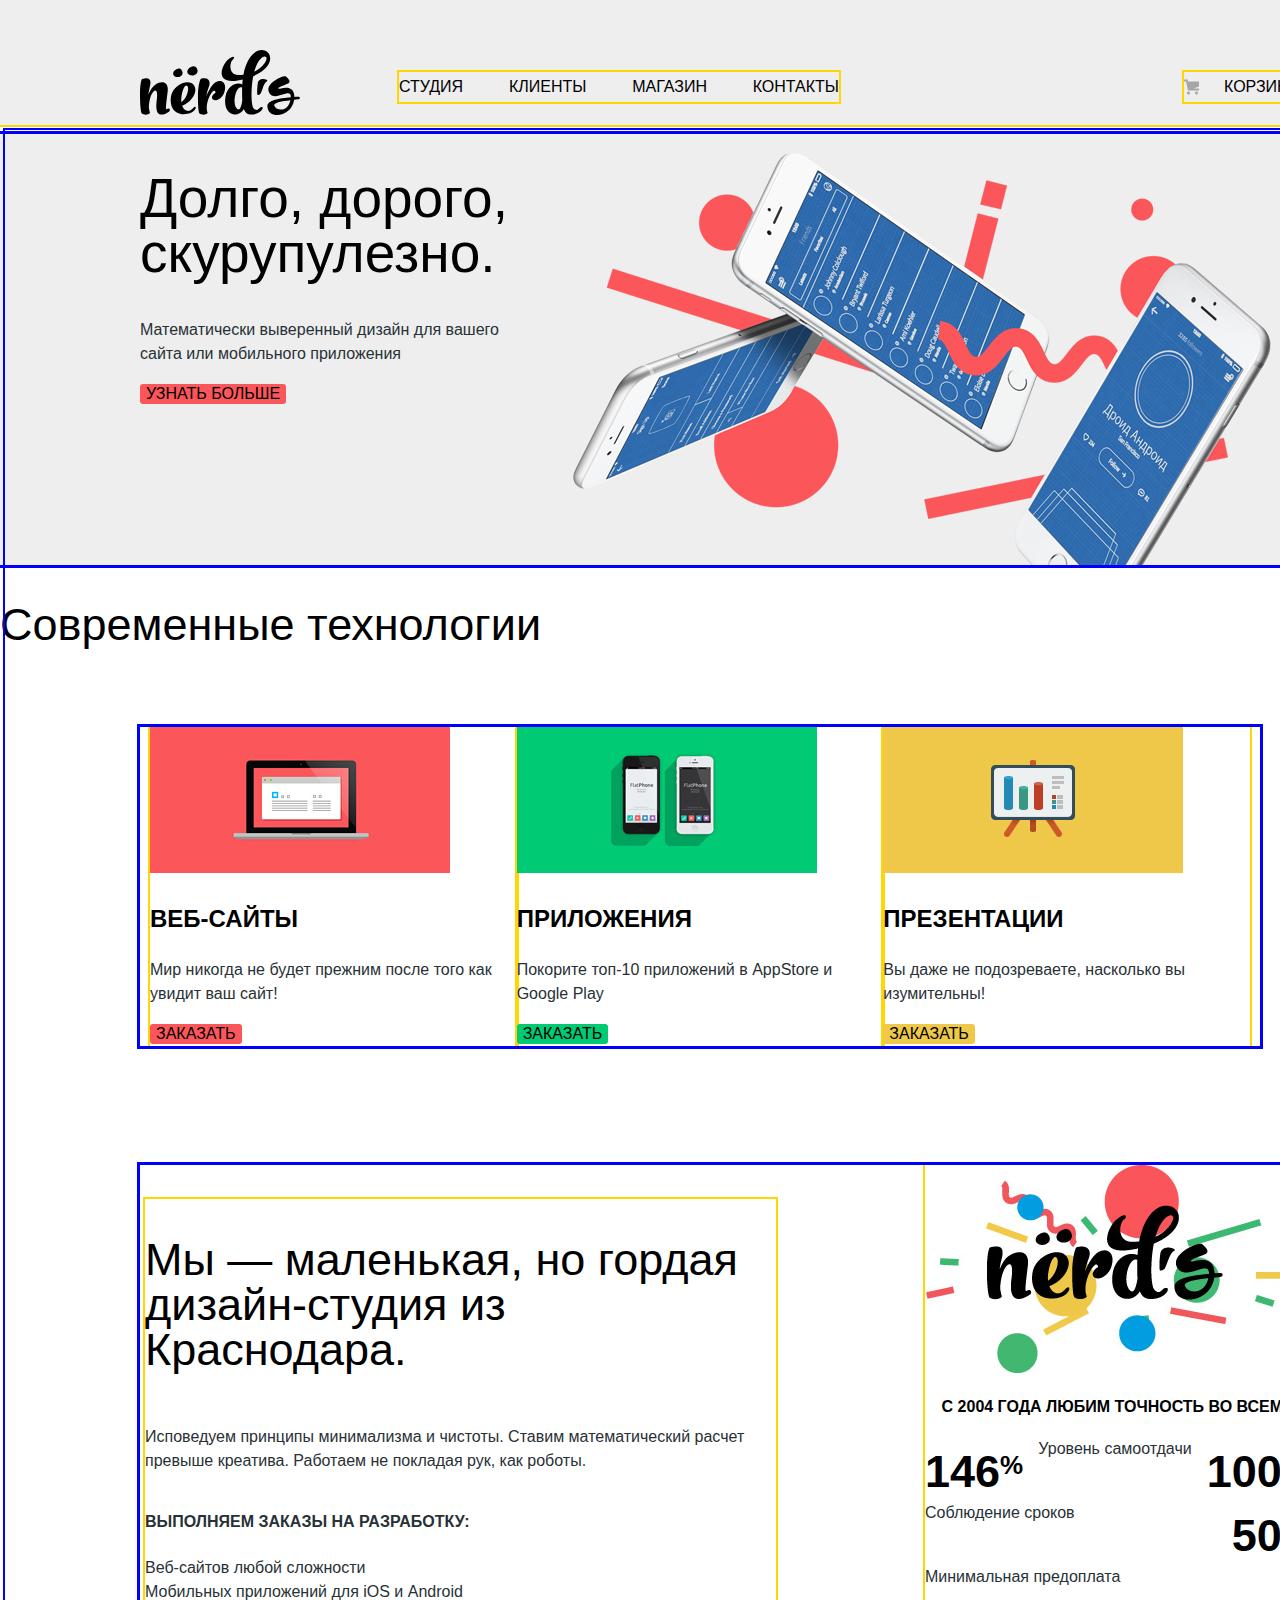
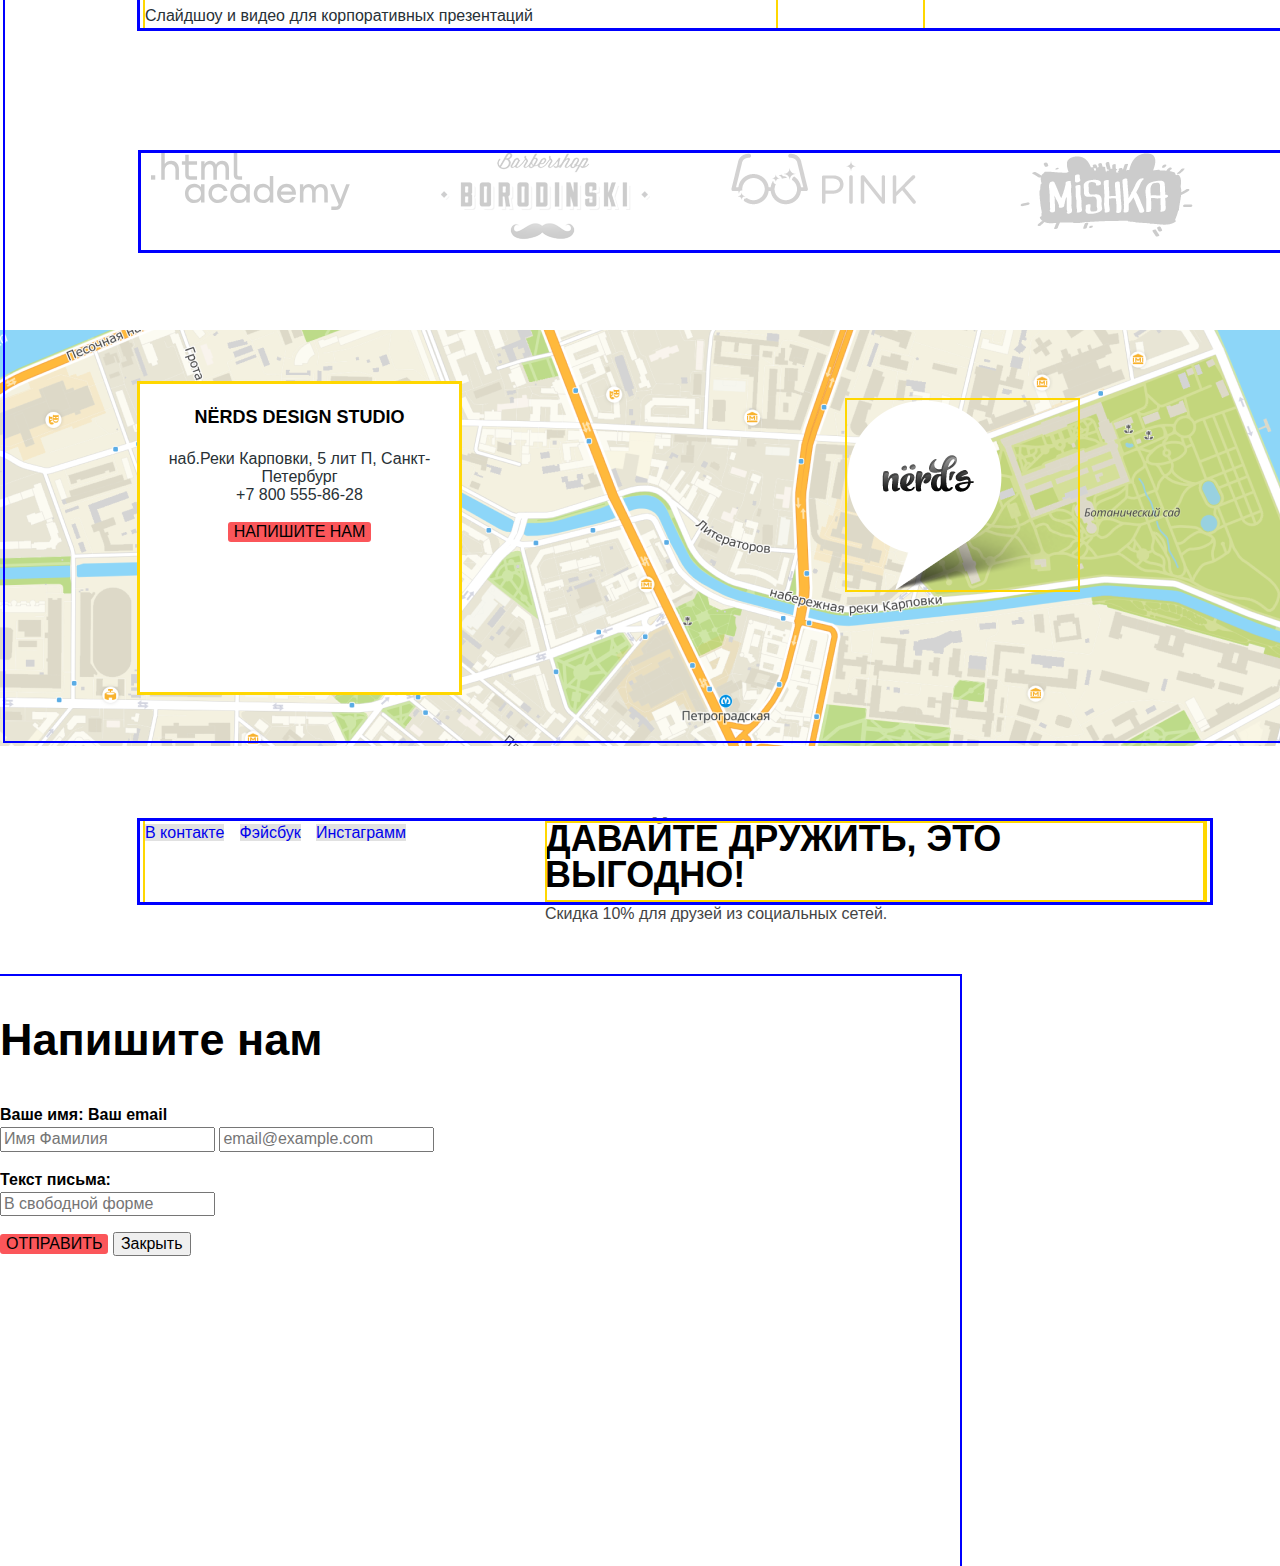
==== index.html @ bc20f56d "каталог флекс №1" ====
<!DOCTYPE html>
<html class="page" lang="ru">

<head>
  <meta charset="utf-8">
  <title>HTML Academy: Нёрдс</title>
  <link href="css/normalize.css" rel="stylesheet">
  <link href="css/style.css" rel="stylesheet">
  <link rel="icon" href="favicon.ico">
</head>

<body class="page-body">
  <header class="main-header">
    <div class="header-logo">
      <nav class="main-navigation">
        <a class="main-header-logo">
          <img src="img/index/nerds-logo.svg" width="160" height="65" alt="Логотип Нердс">
        </a>
        <ul class="site-navigation">
          <li><a href="blank.html">Студия</a></li>
          <li><a href="blank.html">Клиенты</a></li>
          <li><a href="blank.html">Магазин</a></li>
          <li><a href="blank.html">Контакты</a></li>
        </ul>
        <a class="basket" href="blank.html"><img src="img/index/cart-icon.svg" width="15" height="11" alt="Корзина">
          Корзина</a>
      </nav>
    </div>
  </header>
  <main class="container">
    <section class="title">
      <div>
        <h1 class="title-main">Долго, дорого, скурупулезно.</h1>
        <p>Математически выверенный дизайн для вашего сайта или мобильного приложения</p>
        <button class="button" type="button">Узнать больше</button>
      </div>
      <img src="img/index/nerds-index-slide.png" width="760" height="431" alt="Слайд Нердс">
    </section>
    <section class="technologies">
      <h2>Современные технологии</h2>
      <ul class="technologies-list">
        <li class="technologies-item-veb">
          <img src="img/index/illustration-website.jpg" width="300" height="146" alt="Монитор">
          <h3>Веб-сайты</h3>
          <p>Мир никогда не будет прежним после того как увидит ваш сайт!</p>
          <button class="button button-dark" type="button">Заказать</button>
        </li>
        <li class="technologies-item-top">
          <img src="img/index/illustration-phone.jpg" width="300" height="146" alt="Телефон">
          <h3>Приложения</h3>
          <p>Покорите топ-10 приложений в AppStore и Google Play</p>
          <button class="button button-green" type="button">Заказать</button>
        </li>
        <li class="technologies-item-presents">
          <img src="img/index/illustration-slide.jpg" width="300" height="146" alt="Телевизор">
          <h3>Презентации</h3>
          <p>Вы даже не подозреваете, насколько вы изумительны!</p>
          <button class="button button-yellow" type="button">Заказать</button>
        </li>
      </ul>
    </section>
    <div class="wrapper">
      <section class="design">
        <h2>Мы — маленькая, но гордая дизайн-студия из Краснодара.</h2>
        <p>Исповедуем принципы минимализма и чистоты. Ставим математический расчет превыше креатива. Работаем не
          покладая
          рук, как роботы.</p>
        <h4 class="list">Выполняем заказы на разработку:</h4>
        <ul class="design-list">
          <li class="design-item">Веб-сайтов любой сложности</li>
          <li class="design-item">Мобильных приложений для iOS и Android</li>
          <li class="design-item">Слайдшоу и видео для корпоративных презентаций</li>
        </ul>
      </section>
      <section class="conditions">
        <img src="img/index/nerds-illustration.png" width="360" height="208" alt="Нердс">
        <h4>с 2004 года Любим точность во всем:</h4>
        <ul class="conditions-list">
          <li class="conditions-item">146<sup>%</sup></li>
          <p class="conditions-text">Уровень самоотдачи</p>
          <li class="conditions-item">100<sup>%</sup></li>
          <p class="conditions-text">Соблюдение сроков</p>
          <li class="conditions-item">50<sup>%</sup></li>
          <p class="conditions-text">Минимальная предоплата</p>
        </ul>
      </section>
    </div>
    <section class="logotips">
      <ul class="logotips-list">
        <li class="logotips-item">
          <img src="img/index/logo-htmlacademy.svg" width="199" height="57" alt="Хтмл академия">
        </li>
        <li class="logotips-item">
          <img src="img/index/logo-style.svg" width="209" height="90" alt="Бородинский">
        </li>
        <li class="logotips-item">
          <img src="img/index/logo-pink.svg" width="185" height="52" alt="Пинк">
        </li>
        <li class="logotips-item">
          <img src="img/index/logo-mishka.svg" width="173" height="84" alt="Мишка">
        </li>
      </ul>
    </section>
    <section class="contacts">
      <img src="img/index/map.png" width="1440" height="416" alt="Карта">
      <div class="contacts-block">
        <h3 class="contacts-title">NЁRDS DESIGN STUDIO</h3>
        <p class="contacts-text">наб.Реки Карповки, 5 лит П, Санкт-Петербург<br><a class="contacts-phone"
            href="tel:+78005558628">+7 800
            555-86-28</a></p>
        <button class="button" type="button">Напишите нам</button>
      </div>
      <img class="contacts-logo" src="img/index/map-marker.svg" width="231" height="190" alt="Нердс">
    </section>
  </main>
  <footer class="main-footer">
    <section class="footer-social">
      <ul class="social-menu">
        <li><a class="social-button" href="#"><span class="visually-hidden">В контакте</span></a></li>
        <li><a class="social-button" href="#"><span class="visually-hidden">Фэйсбук</span></a></li>
        <li><a class="social-button" href="#"><span class="visually-hidden">Инстаграмм</span></a></li>
      </ul>
      <div class="discount">
        <h3 class="footer-title">Давайте дружить, это выгодно!</h3>
        <p class="footer-text">Скидка 10% для друзей из социальных сетей.</p>
      </div>
    </section>
  </footer>
  <section class="modal">
    <h2 class="modal-title">Напишите нам</h2>
    <form class="modal-form" action="https://echo.htmlacademy.ru" method="post">
      <label class="modal-description" for="name-field">Ваше имя:</label>
      <label class="modal-description" for="mail-field">Ваш email</label>
      <br>
      <input type="text" name="name" id="name-field" placeholder="Имя Фамилия">
      <input type="text" name="email" id="email-field" placeholder="email@example.com">
      <p>
        <label class="modal-description" for="text-field">Текст письма:</label>
        <br>
        <input type="text" name="text" id="text-field" placeholder="В свободной форме">
      </p>
    </form>
    <button class="button" type="button">Отправить</button>
    <button class="modal-close" type="button">Закрыть</button>
  </section>

</body>

</html>
---- css/style.css ----
:root {
    --basic-red: #FB565A;
    --basic-light-gray: #EEEEEE;
    --basic-gray: #888888;
    --basic-white: #FFFFFF; 
    --basic-black: #000000;
    --basic-dark: #283136;
    --basic-extra-gray: #4D4D4D;
  }

.page-body {
  width: 1159px;
  margin: 0;
  padding: 0;  
  font-family: "Roboto", Arial, sans-serif;
  font-size: 16px;
  line-height: 24px;
  font-weight: 400;
  color: var(--basic-dark);
  background-color: var(--basic-white);
  min-height: 100%;
  display: grid;
  grid-template-rows: min-content 1fr min-content;
  align-content: start;
}

.page {
  height: 100%;
}

.main-header,
.title {
  background-color: var(--basic-light-gray);
}

a {
  text-decoration: none;
}

img {
  max-width: 100%;
  height: auto;
}

.main-navigation {
  line-height: 30px;
  font-weight: 500;
  color: var(--basic-black);
  text-transform: uppercase;
  display: flex; 
  width: 1159px;
  justify-content: space-between;
  align-items: center;
  margin: 0;
  padding: 49px 140px 0 140px;
  outline: 2px solid gold;
  }

  .site-navigation {
    display: flex;
    width: 440px;
    height: 30px;
    margin: 0;
    padding: 0;
    outline: 2px solid gold;
    justify-content: space-between;
  }

  .site-navigation li {
    margin-left: 45px;
  }

  .site-navigation li:first-child {
    margin-left: 0;
  }

.basket {
  display: flex;
  width: 115px;
  min-height: 30px;
  outline: 2px solid gold;
  margin-left: 246px;
} 

.basket img {
  margin-right: 25px;
}


.site-navigation,
.technologies-list,
.design-list,
.conditions-list,
.logotips-list,
.footer-social ul,
.conditions-item,
.different-list,
.cell,
.features-list,
.subsection-list,
.list-site,
.page-list,
.pointer {
  list-style: none;
  margin: 0;
  padding: 0;
 }

.site-navigation a,
.basket {
  color: var(--basic-black);
}

h1 {
  font-size: 55px;
  line-height: 55px;
  font-weight: 500;
  color: var(--basic-black);
  background-color: var(--basic-light-gray)
}

.title {
  display: grid;
  grid-template-columns: 1fr 760px;
  grid-template-rows: 1fr;
  width: 1159px;
  margin-top: 9px;
  padding: 0 140px 0 140px;
  outline: 3px solid blue;
}

.button {
  font: inherit;
  background-color: var(--basic-red);
  border-radius: 3px;
  text-transform: uppercase; 
  text-align: center;
  font-weight: 500;
  line-height: 18px;
  border: none;
}

.button-green {
  background-color: #00CA74;
}

.button-yellow {
  background-color: #EFC849;
}

.technologies-list {
  outline: 3px solid blue;
  display: grid;
  grid-template-columns:  1fr 1fr 1fr;
  grid-template-rows: 1fr;
  width: 1100px;
  margin: 80px 200px 80px 140px;
  padding: 0 10px;
}

.technologies-item-veb {
  outline: 2px solid gold;  
}

.technologies-item-top {
  outline: 2px solid gold;
}
.technologies-item-presents {
  outline: 2px solid gold;
}

.wrapper {
  outline: 3px solid blue;
  display: flex;
  width: 1174px;
  margin: 39px 126px 73px 140px;
  padding: 0 5px;
}
 
.design {
  outline: 2px solid gold;
  width: 651px;
  display: flex;
  flex-direction: column;
  margin-top: 34px;
}

.conditions {
  display: flex;
  flex-direction: column;
  margin: 0 14px 0 149px;
  outline: 2px solid gold;
  text-align: center;
 }

h3 {
  font-weight: bold;
  font-size: 24px;
  line-height: 30px;
  text-transform: uppercase; 
  color: var(--basic-black);
}

h2 {
  font-weight: 500;
  font-size: 45px;
  line-height: 45px;
  font-weight: 500;
  color: var(--basic-black);
}

.list {
  color: var(--basic-dark);
}

h4 {
  font-weight: bold;
  text-transform: uppercase;
  color: var(--basic-black);
}

.conditions-list {
  display: flex;
  flex-direction: row;
  justify-content: space-between;
  width: 380px;
  flex-wrap: wrap;
 }
  
.conditions-item {
  font-weight: bold;
  font-size: 45px;
  line-height: 64px;
  color: var(--basic-black);
  text-align: left;
  margin: 0;
  padding: 0;
}

sup {
  font-weight: bold;
  font-size: 26px;
  line-height: 40px;
  color: var(--basic-black);
}

.conditions-text {
  margin: 0;
  padding: 0;
  text-align: left;
} 

.conditions-text,
.contacts-text {
  line-height: 18px;
 }

 .logotips-list {
  outline: 3px solid blue;
  display: grid;
  grid-template-columns:  1fr 1fr 1fr 1fr;
  grid-template-rows: 1fr;
  width: 1159px;
  margin: 52px 141px 80px 141px;
  padding: 0 10px;
 }

 .contacts {
   display: flex;
   flex-direction: row;
   
 }

 .contacts-block {
  width: 319px;
  height: 308px;
  outline: 3px solid gold;
  padding: 0;
  margin: 54px 981px 54px 140px;
  position: absolute;
  background-color: var(--basic-white);
  text-align: center;
  z-index: 2;
 }

  .contacts-title {
  font-weight: bold;
  font-size: 18px;
  line-height: 30px;
  color: var(--basic-black)
 }  

.contacts-phone {
  color: inherit;
}

.contacts-logo {
  position: absolute;
  width: 231px;
  height: 190px;
  margin: 70px 362px 156px 847px;
  outline: 2px solid gold;
}

.social-button {
  background: linear-gradient(0deg, #E1E1E1, #E1E1E1), var(--basic-white);
}

.main-footer {
  outline: 3px solid blue;
  
  width: 1060px;
  margin: 75px 240px 74px 140px;
  padding: 0 5px;
}

.footer-social {
  outline: 2px solid gold;
  display: flex;
  width: 1060px;
  height: 81px;
}

.social-menu {
  display: flex;
  justify-content: space-between;
  flex-direction: row;
  width: 261px;
  padding: 0;
  margin: 0;
  }

  .discount {
  outline: 2px solid gold;
  outline-offset: -2px;
  width: 660px;
  display: flex;
  flex-direction: column;
  text-align: left;
  padding: 0;
  margin-left: 139px;
}

.footer-title {
  font-weight: bold;
  font-size: 36px;
  line-height: 36px;
  color: var(--basic-black);
  padding: 0;
  margin: 0;
}

.footer-text {
  line-height: 22px;
  color: #444444;
  padding: 0;
  margin-top: 10px;
}

.modal {
  background-color: var(--basic-white);
  width: 960px;
  height: 590px;
  outline: 2px solid blue;
}

.modal-title {
  font-weight: bold;
  font-size: 45px;
  line-height: 53px;
  color: var(--basic-black); 
}

.modal-description {
  font-weight: bold;
  line-height: 18px;
  color: var(--basic-black);
}

.modal-form input [type="text"] {
  line-height: 18px;
  color: #444444;
  border: 2px solid #D7DCDE;
  box-sizing: border-box;
  border-radius: 3px;
  background-color: var(--basic-white);
}

.container {
  display: grid;
  outline: 2px solid blue;
  outline-offset: -5px;
}

.title-catalog {
  font-size: 55px;
  line-height: 55px;
  font-weight: 500;
  color: var(--basic-black);
  background-color: var(--basic-light-gray);
  outline: 2px solid gold;
  outline-offset: -5px;
  margin: 0;
  padding: 72px 356px 108px 357px;
}

.page-catalog {
  display: grid;
  grid-template-columns: 260px 1fr;
  grid-template-rows: 1fr;
  margin: 55px 141px 60px 140px; 
  outline: 3px solid pink;
  outline-offset: -5px;
}

.blocks {
  outline: 2px solid gold;
  outline-offset: -5px;
  width: 260px;
}

fieldset {
  padding: 0;
  margin: 0;
  border: none;
}

.price {
  font-weight: bold;
  font-size: 18px;
  line-height: 30px;
  color: var(--basic-black);
}

.slider {
  width: 260px;
  height: 80px;
  background-color: var(--basic-light-gray);
  border-radius: 3px;
  margin-top: 48px;
}

.different-list {
  line-height: 22px;
  text-transform: uppercase;
  color: var(--basic-dark);
  margin-top: 14px;
}

.different-list-item {
  width: 80px;
  height: 38px;
  margin: 0 33px 54px 11px;
}

.different-list-item:last-child {
  margin-right: 0;
}

.cell,
.features-list {
  line-height: 20px;
}

.cell {
  margin-bottom: 47px;
}

.button-gray {
  background-color: var(--basic-light-gray);
  line-height: 18px;
  font-weight: 500;
  color: var(--basic-black);
  margin-top: 50px;
  padding: 0;
}

.content {
  font-weight: bold;
  font-size: 18px;
  line-height: 30px;
  text-transform: uppercase;
  color: var(--basic-black);
  margin: 0;
  padding: 0;
}

.subsection {
  display: grid;
  grid-template-columns: 1fr 1fr;
  grid-template-rows: 30px 1fr 50px;
  width: 761px;
  grid-column-gap: 41px;
  grid-row:  1 / 2 2 /3 3 / 4;
  margin: 0 141px 60px 141px;
  padding: 0;
  }

.subsection-menu {
  display: flex;
  flex-direction: row;
  }

.subsection-list {
  display: flex;
  flex-direction: row;
  width: 272px;
  justify-content: space-between;
  margin-left: 266px;
  margin-right: 47px;
}


.subsection-item {
  font-size: 14px;
  line-height: 18px;
  text-transform: uppercase;
  color: var(--basic-black);
}

.subsection-item-gray {
  color: var(--basic-gray);
}

.pointer {
  display: flex;
  flex-direction: row;
  width: 40px;
  justify-content:space-between ;
}

.info-site {
  background-color: var(--basic-light-gray);
  display: grid;
  outline: 2px solid gold;
}

.introduction {
  line-height: 18px;
  color: #666666;
}

.list-site {
  display:grid;
  grid-template-columns:  1fr 1fr;
  grid-template-rows: 1fr 1fr 1fr;
  grid-row: 2 / 3;
  grid-column-gap: 40px;
  grid-row-gap: 31px;
  width: 760px;
  margin: 48px 0 55px 0;
  z-index: 3;
  outline: 2px solid red;
  outline-offset: -5px;
}

.page-list {
  background-color: var(--basic-light-gray);
  border-radius: 3px;
  display: grid;
  grid-template-columns:  50px 50px 50px 260px;
  grid-template-rows: 1fr;
  grid-row: 3 / 4;
  grid-column-gap: 11px;
  width: 443px;
  height: 50px;
  outline: 1px solid blue;
  outline-offset: -5px;
}

.page-list-item {
  outline: 2px solid gold;
  outline-offset: -5px;
}

.next {
  line-height: 18px;
  color: var(--basic-black);
}
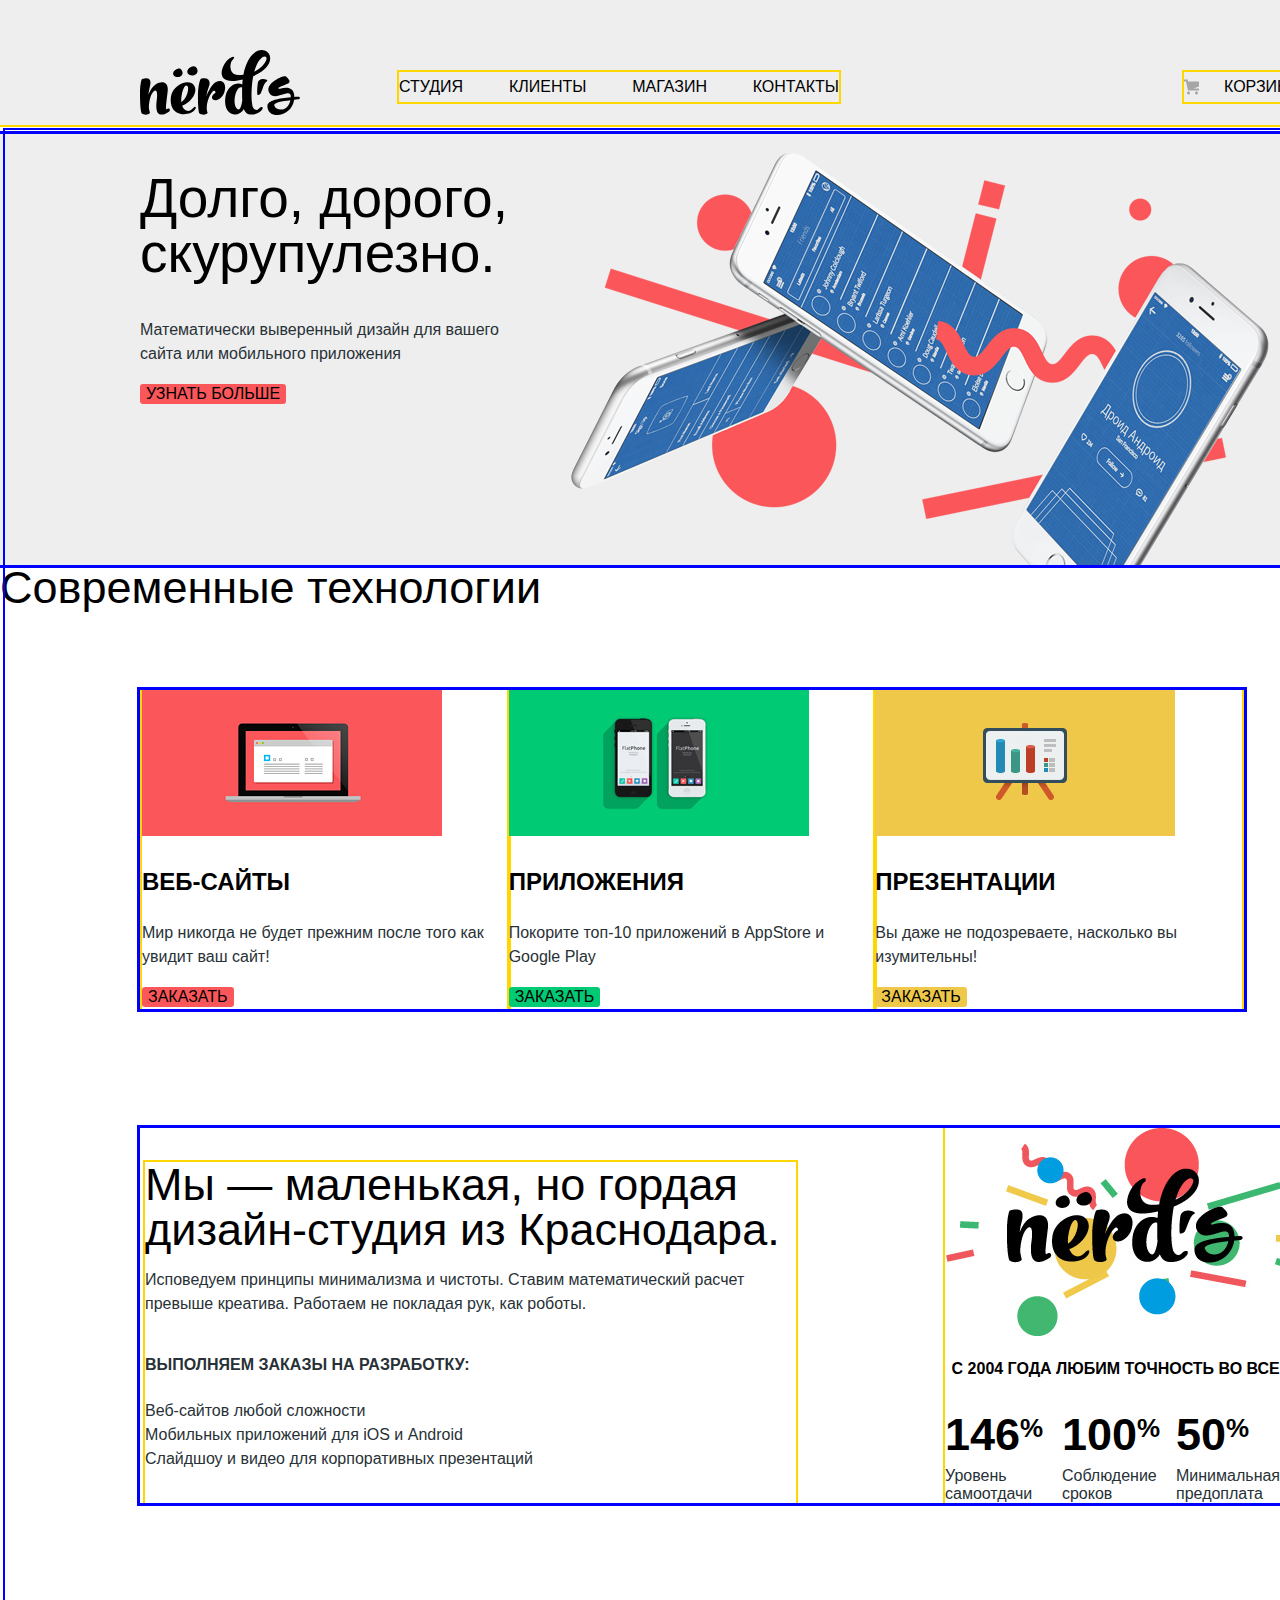
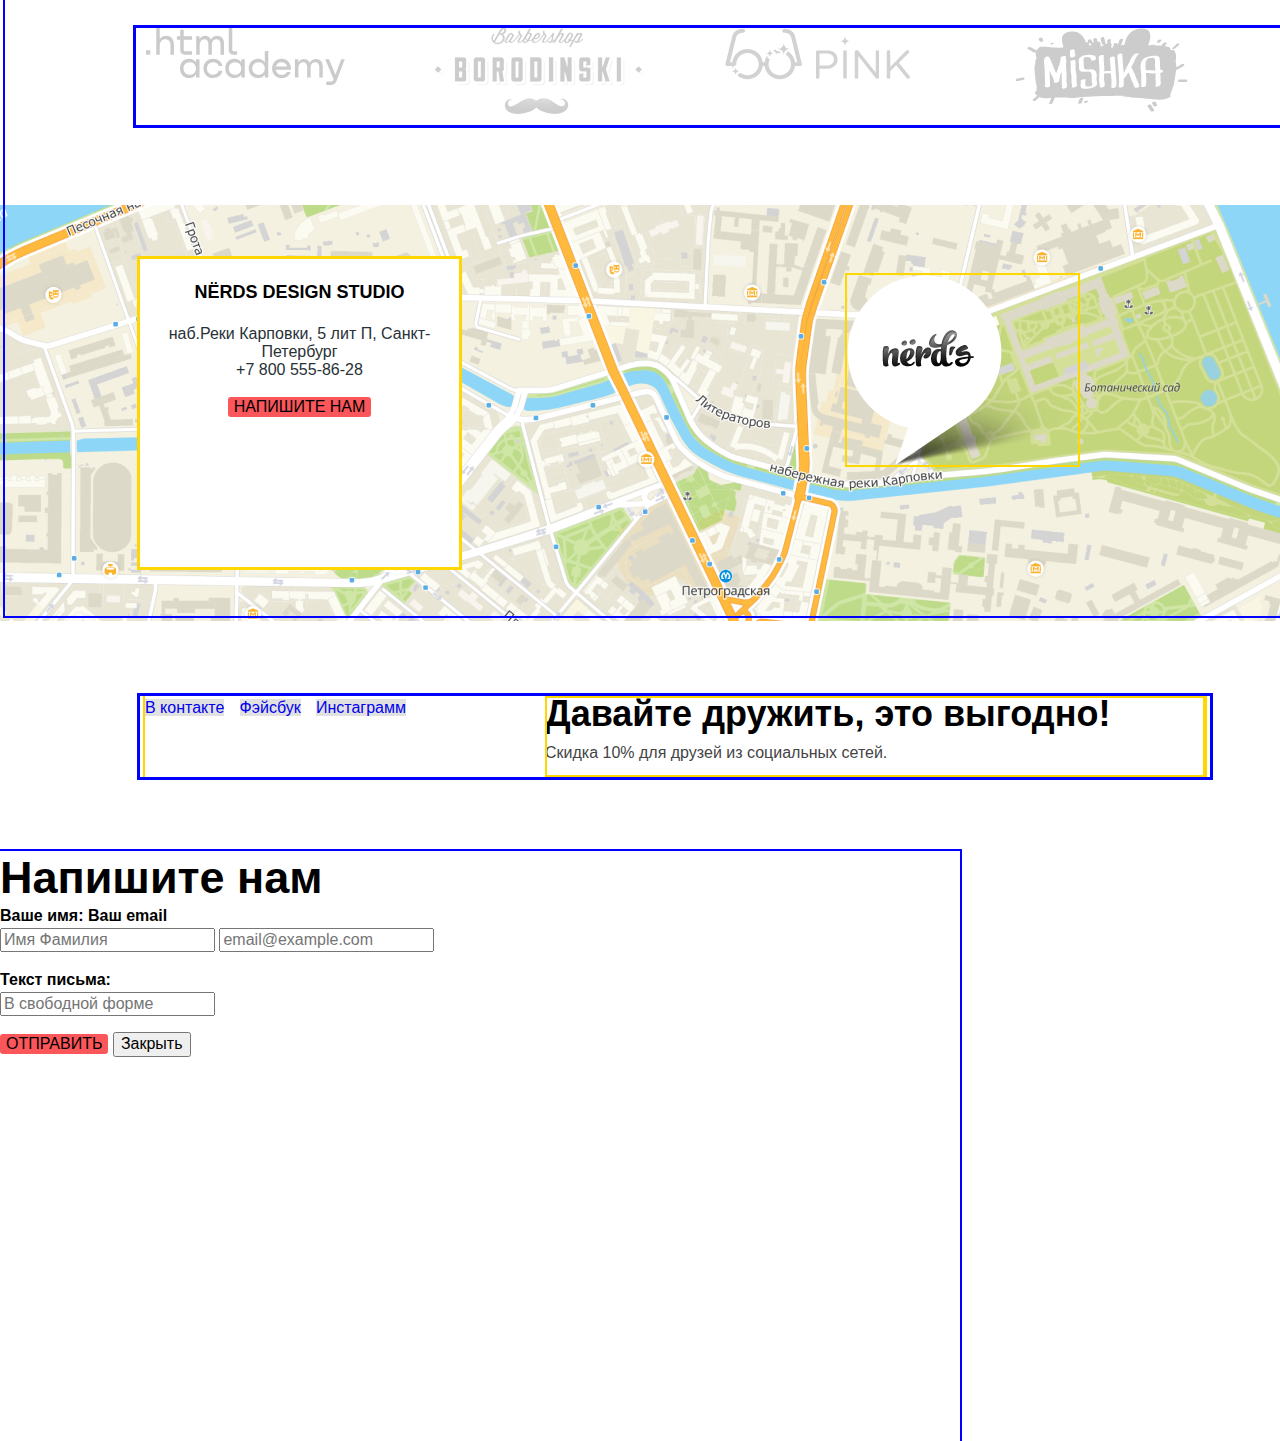
==== commit ac25b338: "главная страница с исправлениями на флексах" ====
--- a/index.html
+++ b/index.html
@@ -37,23 +37,23 @@
       <img src="img/index/nerds-index-slide.png" width="760" height="431" alt="Слайд Нердс">
     </section>
     <section class="technologies">
-      <h2>Современные технологии</h2>
+      <h2 class="visually-hidden">Современные технологии</h2>
       <ul class="technologies-list">
         <li class="technologies-item-veb">
           <img src="img/index/illustration-website.jpg" width="300" height="146" alt="Монитор">
-          <h3>Веб-сайты</h3>
+          <h3 class="new-technologies">Веб-сайты</h3>
           <p>Мир никогда не будет прежним после того как увидит ваш сайт!</p>
           <button class="button button-dark" type="button">Заказать</button>
         </li>
         <li class="technologies-item-top">
           <img src="img/index/illustration-phone.jpg" width="300" height="146" alt="Телефон">
-          <h3>Приложения</h3>
+          <h3 class="new-technologies">Приложения</h3>
           <p>Покорите топ-10 приложений в AppStore и Google Play</p>
           <button class="button button-green" type="button">Заказать</button>
         </li>
         <li class="technologies-item-presents">
           <img src="img/index/illustration-slide.jpg" width="300" height="146" alt="Телевизор">
-          <h3>Презентации</h3>
+          <h3 class="new-technologies">Презентации</h3>
           <p>Вы даже не подозреваете, насколько вы изумительны!</p>
           <button class="button button-yellow" type="button">Заказать</button>
         </li>
@@ -76,12 +76,15 @@
         <img src="img/index/nerds-illustration.png" width="360" height="208" alt="Нердс">
         <h4>с 2004 года Любим точность во всем:</h4>
         <ul class="conditions-list">
-          <li class="conditions-item">146<sup>%</sup></li>
-          <p class="conditions-text">Уровень самоотдачи</p>
-          <li class="conditions-item">100<sup>%</sup></li>
-          <p class="conditions-text">Соблюдение сроков</p>
-          <li class="conditions-item">50<sup>%</sup></li>
-          <p class="conditions-text">Минимальная предоплата</p>
+          <li class="conditions-item">146<sup>%</sup>
+            <p class="conditions-text">Уровень самоотдачи</p>
+          </li>
+          <li class="conditions-item">100<sup>%</sup>
+            <p class="conditions-text">Соблюдение сроков</p>
+          </li>
+          <li class="conditions-item">50<sup>%</sup>
+            <p class="conditions-text">Минимальная предоплата</p>
+          </li>
         </ul>
       </section>
     </div>
--- a/css/style.css
+++ b/css/style.css
@@ -123,9 +123,9 @@
   display: grid;
   grid-template-columns: 1fr 760px;
   grid-template-rows: 1fr;
-  width: 1159px;
+  width: 1157px;
   margin-top: 9px;
-  padding: 0 140px 0 140px;
+  padding: 0 143px 0 140px;
   outline: 3px solid blue;
 }
 
@@ -155,7 +155,7 @@
   grid-template-rows: 1fr;
   width: 1100px;
   margin: 80px 200px 80px 140px;
-  padding: 0 10px;
+  padding: 0 2px;
 }
 
 .technologies-item-veb {
@@ -191,9 +191,10 @@
   margin: 0 14px 0 149px;
   outline: 2px solid gold;
   text-align: center;
- }
-
-h3 {
+  width: 360px;
+ }
+
+.new-technologies {
   font-weight: bold;
   font-size: 24px;
   line-height: 30px;
@@ -207,6 +208,21 @@
   line-height: 45px;
   font-weight: 500;
   color: var(--basic-black);
+  margin: 0;
+  padding: 0;
+}
+
+.visually-hidde {
+  position: absolute;
+  width: 1px;
+  height: 1px;
+  margin: -1px;
+  border: 0;
+  padding: 0;
+  white-space: nowrap;
+  clip-path: inset(100%);
+  clip: rect(0 0 0 0);
+  overflow: hidden;
 }
 
 .list {
@@ -224,7 +240,7 @@
   flex-direction: row;
   justify-content: space-between;
   width: 380px;
-  flex-wrap: wrap;
+  flex-wrap: nowrap;
  }
   
 .conditions-item {
@@ -250,7 +266,13 @@
   text-align: left;
 } 
 
-.conditions-text,
+.conditions-text {
+  font-size: 16px;
+  line-height: 18px;
+  color: var(--basic-dark);
+  font-weight: 400;
+}
+
 .contacts-text {
   line-height: 18px;
  }
@@ -261,7 +283,7 @@
   grid-template-columns:  1fr 1fr 1fr 1fr;
   grid-template-rows: 1fr;
   width: 1159px;
-  margin: 52px 141px 80px 141px;
+  margin: 52px auto 80px auto;
   padding: 0 10px;
  }
 
@@ -308,7 +330,6 @@
 
 .main-footer {
   outline: 3px solid blue;
-  
   width: 1060px;
   margin: 75px 240px 74px 140px;
   padding: 0 5px;
@@ -317,6 +338,7 @@
 .footer-social {
   outline: 2px solid gold;
   display: flex;
+  justify-content: space-between;
   width: 1060px;
   height: 81px;
 }
@@ -430,6 +452,20 @@
   font-size: 18px;
   line-height: 30px;
   color: var(--basic-black);
+  text-transform: uppercase;
+}
+
+.product-price {
+  font-size: 16px;
+  line-height: 18px;
+  color: var(--basic-white);
+  text-align: center;
+  padding: 0;
+  margin: 0 80px 44px 80px;
+  width: 200px;
+  height: 50px;
+  background-color: var(--basic-red);
+  display: block;
 }
 
 .slider {
@@ -481,8 +517,9 @@
   line-height: 30px;
   text-transform: uppercase;
   color: var(--basic-black);
-  margin: 0;
-  padding: 0;
+  margin: 0 0 12px 0;
+  padding: 0;
+  text-align: center;
 }
 
 .subsection {
@@ -494,6 +531,7 @@
   grid-row:  1 / 2 2 /3 3 / 4;
   margin: 0 141px 60px 141px;
   padding: 0;
+  outline: 2px solid red;
   }
 
 .subsection-menu {
@@ -510,12 +548,12 @@
   margin-right: 47px;
 }
 
-
 .subsection-item {
   font-size: 14px;
   line-height: 18px;
   text-transform: uppercase;
   color: var(--basic-black);
+  align-self: flex-end;
 }
 
 .subsection-item-gray {
@@ -529,15 +567,24 @@
   justify-content:space-between ;
 }
 
+.pointer-list {
+  align-self: flex-end;
+}
+
 .info-site {
   background-color: var(--basic-light-gray);
   display: grid;
   outline: 2px solid gold;
-}
+  width: 360px;
+  height: 231px;
+ }
 
 .introduction {
   line-height: 18px;
   color: #666666;
+  text-align: center;
+  padding: 0;
+  margin: 0 53px 32px 52px;
 }
 
 .list-site {
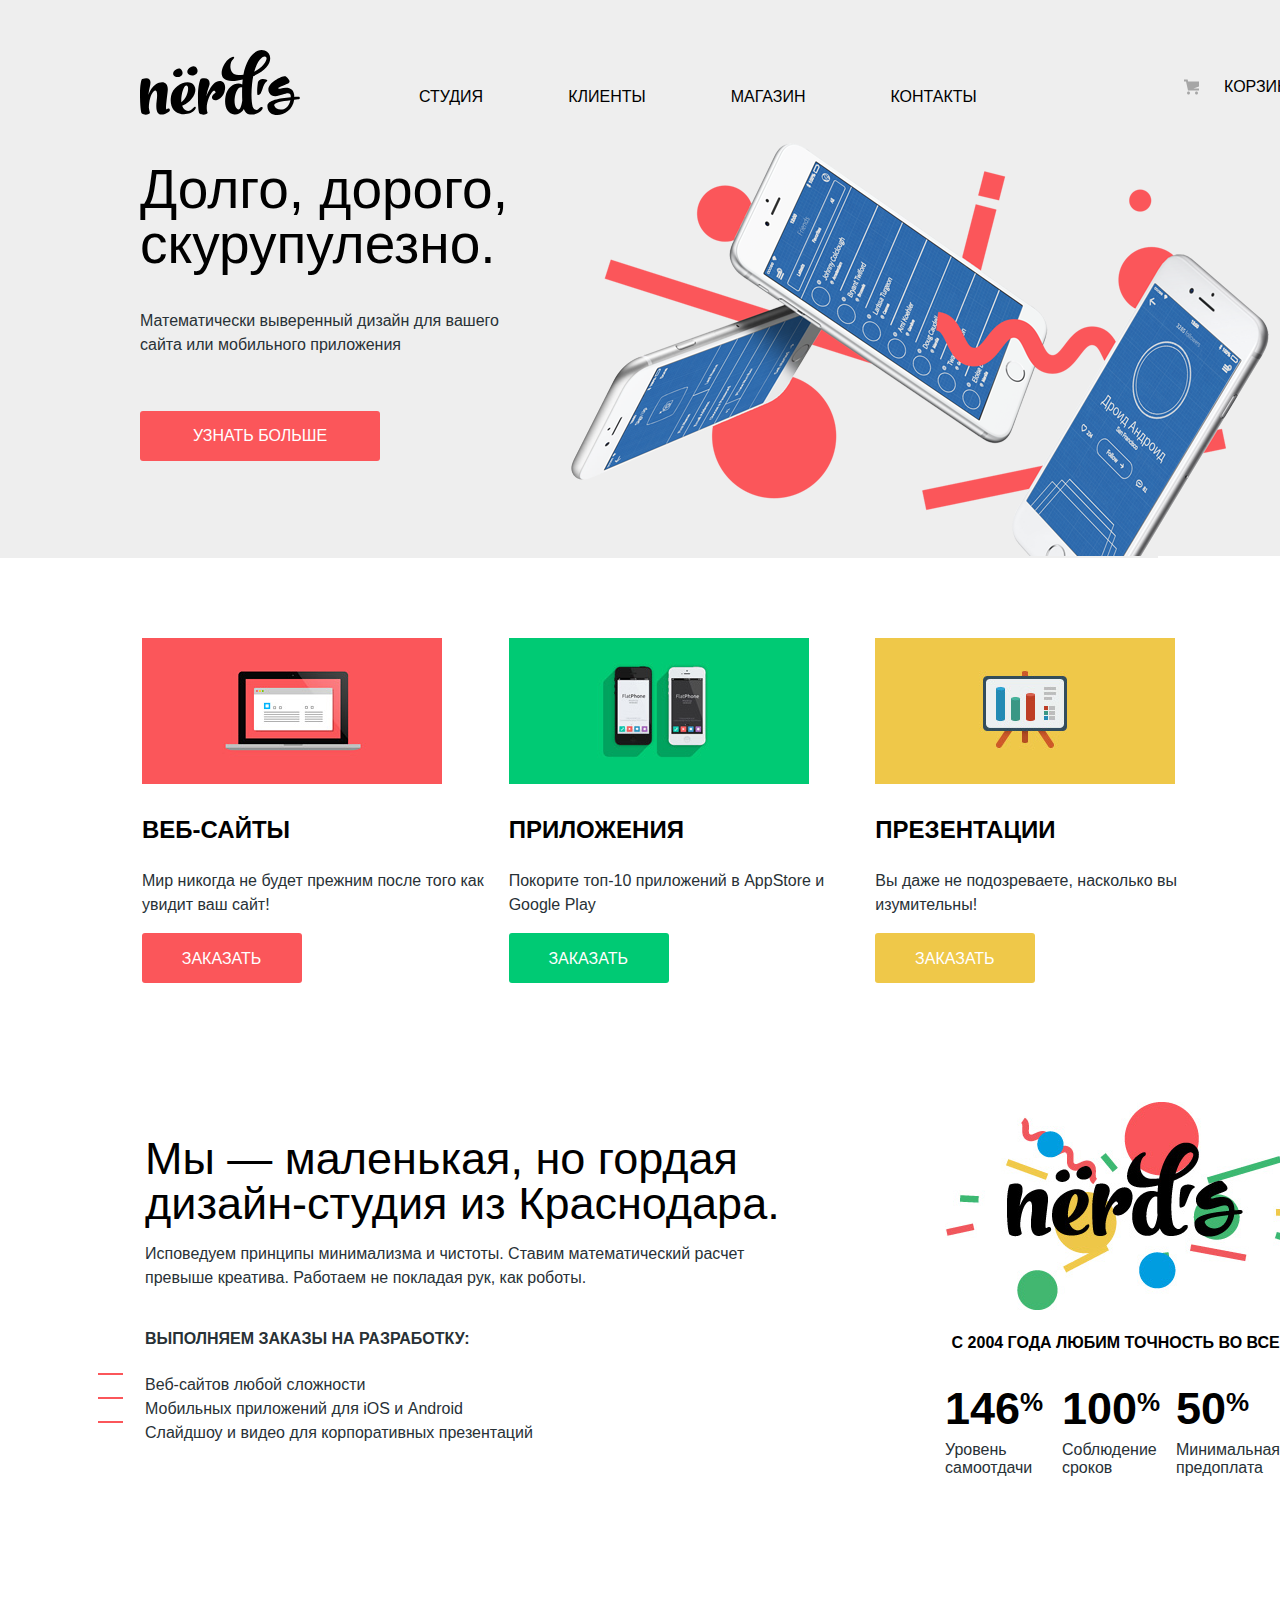
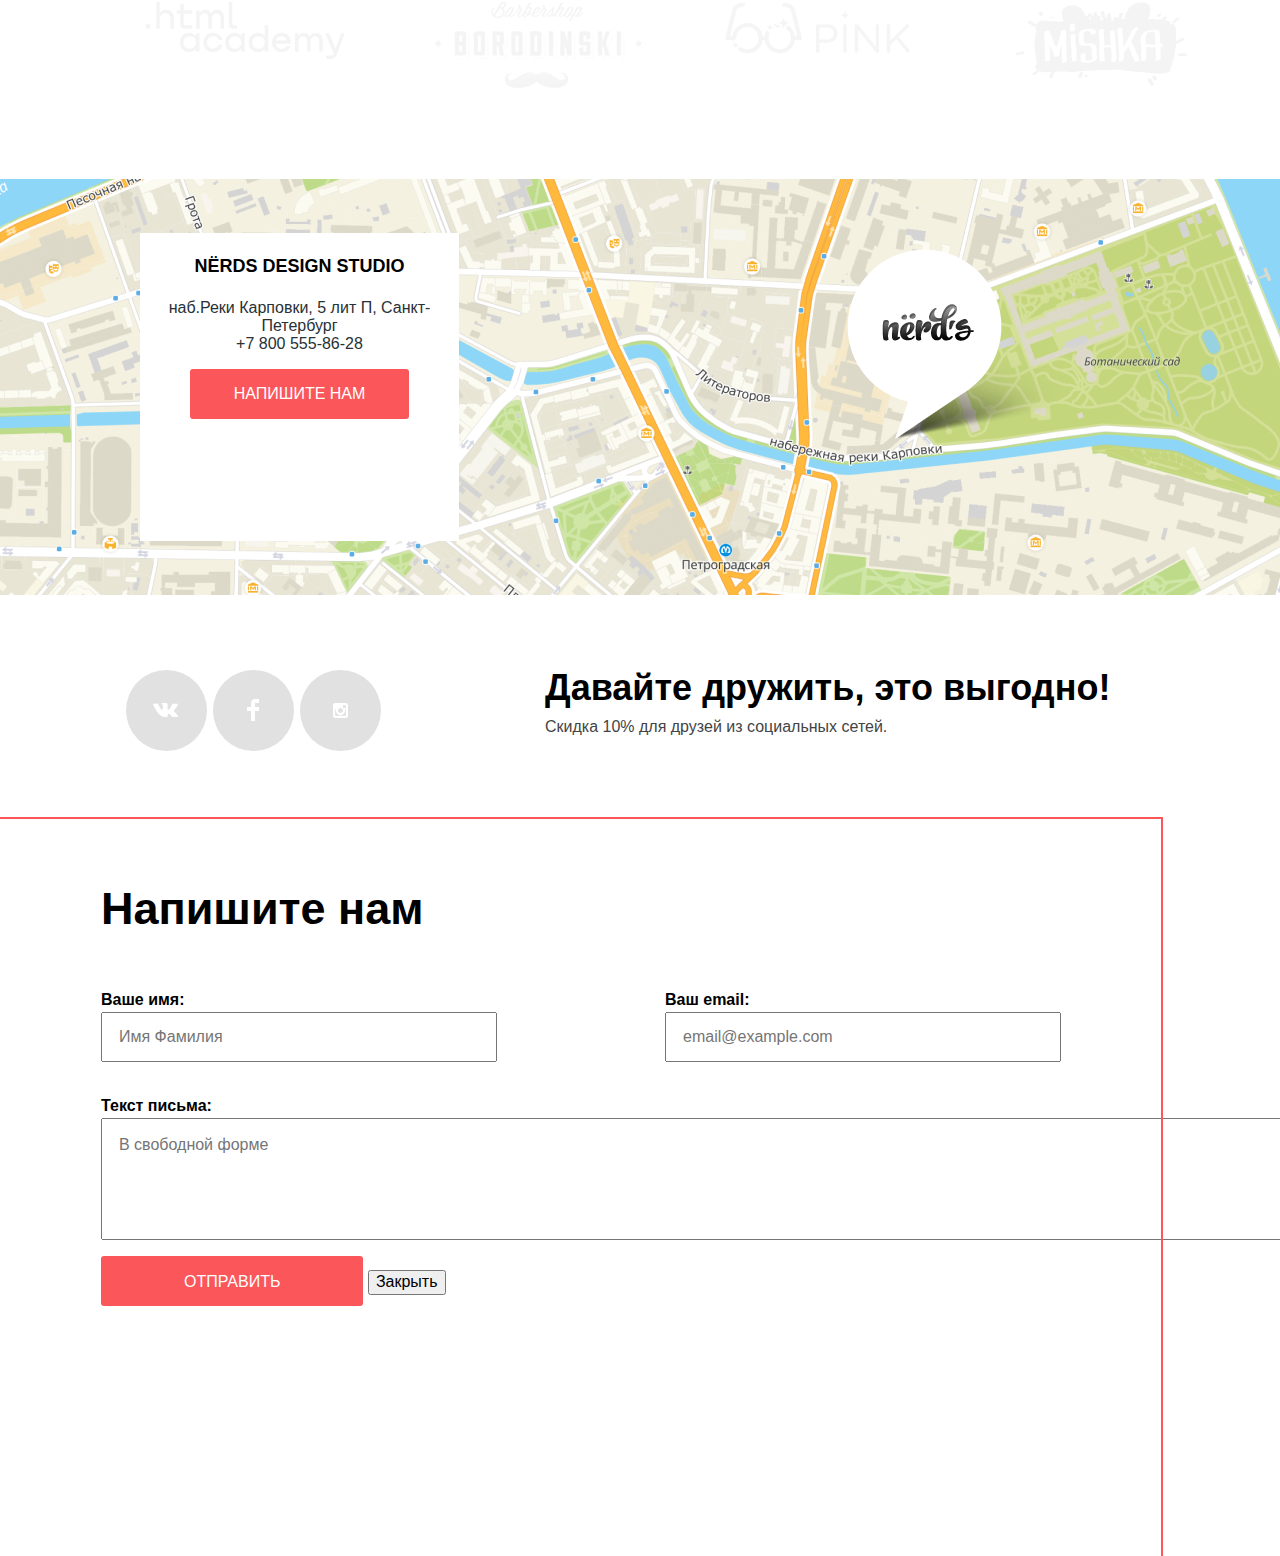
==== commit 1e6a26b1: "декоративные элемнты" ====
--- a/index.html
+++ b/index.html
@@ -17,12 +17,12 @@
           <img src="img/index/nerds-logo.svg" width="160" height="65" alt="Логотип Нердс">
         </a>
         <ul class="site-navigation">
-          <li><a href="blank.html">Студия</a></li>
-          <li><a href="blank.html">Клиенты</a></li>
-          <li><a href="blank.html">Магазин</a></li>
-          <li><a href="blank.html">Контакты</a></li>
+          <li><a href="index.html">Студия</a></li>
+          <li><a href="index.html">Клиенты</a></li>
+          <li><a href="index.html">Магазин</a></li>
+          <li><a href="index.html">Контакты</a></li>
         </ul>
-        <a class="basket" href="blank.html"><img src="img/index/cart-icon.svg" width="15" height="11" alt="Корзина">
+        <a class="basket" href="index.html"><img src="img/index/cart-icon.svg" width="15" height="11" alt="Корзина">
           Корзина</a>
       </nav>
     </div>
@@ -32,7 +32,7 @@
       <div>
         <h1 class="title-main">Долго, дорого, скурупулезно.</h1>
         <p>Математически выверенный дизайн для вашего сайта или мобильного приложения</p>
-        <button class="button" type="button">Узнать больше</button>
+        <button class="button button-title" type="button">Узнать больше</button>
       </div>
       <img src="img/index/nerds-index-slide.png" width="760" height="431" alt="Слайд Нердс">
     </section>
@@ -91,7 +91,7 @@
     <section class="logotips">
       <ul class="logotips-list">
         <li class="logotips-item">
-          <img src="img/index/logo-htmlacademy.svg" width="199" height="57" alt="Хтмл академия">
+          <img src="img/index/logo-htmlacademy.svg" width="199" height="57" fill="#fff" alt="Хтмл академия">
         </li>
         <li class="logotips-item">
           <img src="img/index/logo-style.svg" width="209" height="90" alt="Бородинский">
@@ -111,7 +111,7 @@
         <p class="contacts-text">наб.Реки Карповки, 5 лит П, Санкт-Петербург<br><a class="contacts-phone"
             href="tel:+78005558628">+7 800
             555-86-28</a></p>
-        <button class="button" type="button">Напишите нам</button>
+        <button class="button button-contacts" type="button">Напишите нам</button>
       </div>
       <img class="contacts-logo" src="img/index/map-marker.svg" width="231" height="190" alt="Нердс">
     </section>
@@ -119,9 +119,12 @@
   <footer class="main-footer">
     <section class="footer-social">
       <ul class="social-menu">
-        <li><a class="social-button" href="#"><span class="visually-hidden">В контакте</span></a></li>
-        <li><a class="social-button" href="#"><span class="visually-hidden">Фэйсбук</span></a></li>
-        <li><a class="social-button" href="#"><span class="visually-hidden">Инстаграмм</span></a></li>
+        <li><a class="social-button" href="#"><span class="visually-hidden">В контакте</span><img
+              src="img/icon/vk-icon.svg" width="26" height="15"></a></li>
+        <li><a class="social-button" href="#"><span class="visually-hidden">Фэйсбук</span><img
+              src="img/icon/fb-icon.svg" width="12" height="22"></a></li>
+        <li><a class="social-button" href="#"><span class="visually-hidden">Инстаграмм</span><img
+              src="img/icon/insta-icon.svg" width="15" height="9"></a></li>
       </ul>
       <div class="discount">
         <h3 class="footer-title">Давайте дружить, это выгодно!</h3>
@@ -132,18 +135,20 @@
   <section class="modal">
     <h2 class="modal-title">Напишите нам</h2>
     <form class="modal-form" action="https://echo.htmlacademy.ru" method="post">
-      <label class="modal-description" for="name-field">Ваше имя:</label>
-      <label class="modal-description" for="mail-field">Ваш email</label>
-      <br>
-      <input type="text" name="name" id="name-field" placeholder="Имя Фамилия">
-      <input type="text" name="email" id="email-field" placeholder="email@example.com">
-      <p>
-        <label class="modal-description" for="text-field">Текст письма:</label>
-        <br>
+      <p class="modal-item">
+        <label class="modal-description" for="name-field">Ваше имя:</label><br>
+        <input type="text" name="name" id="name-field" placeholder="Имя Фамилия">
+      </p>
+      <p class="modal-item">
+        <label class="modal-description" for="mail-field">Ваш email:</label><br>
+        <input type="text" name="email" id="email-field" placeholder="email@example.com">
+      </p>
+      <p class="modal-item-mail">
+        <label class="modal-description" for="text-field">Текст письма:</label><br>
         <input type="text" name="text" id="text-field" placeholder="В свободной форме">
       </p>
     </form>
-    <button class="button" type="button">Отправить</button>
+    <button class="button button-modal" type="button">Отправить</button>
     <button class="modal-close" type="button">Закрыть</button>
   </section>
 
--- a/css/style.css
+++ b/css/style.css
@@ -6,6 +6,15 @@
     --basic-black: #000000;
     --basic-dark: #283136;
     --basic-extra-gray: #4D4D4D;
+    --basic-light-red: #E74246;
+    --basic-extra-red: #D7373B;
+    --basic-light-green: #00BC6C;
+    --basic-extra-green: #00AA62;
+    --basic-green: #00CA74;
+    --basic-yellow: #EFC849;
+    --basic-light-yellow: #EAB534;
+    --basic-extra-yellow: #E5A722;
+    --basic-middle-gray: #E1E1E1;
   }
 
 .page-body {
@@ -24,6 +33,13 @@
   align-content: start;
 }
 
+@font-face {
+  font-family: "Roboto", Arial, sans-serif;
+  src: url("file:///C:/Users/Галина/Documents/GitHub/1768605-nerds-31/fonts/robotobold.woff");
+  src: url("file:///C:/Users/Галина/Documents/GitHub/1768605-nerds-31/fonts/robotomedium.woff");
+  src: url("file:///C:/Users/Галина/Documents/GitHub/1768605-nerds-31/fonts/roboto.woff2");
+}
+
 .page {
   height: 100%;
 }
@@ -40,6 +56,14 @@
 img {
   max-width: 100%;
   height: auto;
+}
+
+.main-header-logo img:hover {
+  opacity: 0.7;
+}
+
+.main-header-logo img:active {
+  opacity: 0.3;
 }
 
 .main-navigation {
@@ -53,39 +77,55 @@
   align-items: center;
   margin: 0;
   padding: 49px 140px 0 140px;
-  outline: 2px solid gold;
   }
 
-  .site-navigation {
-    display: flex;
-    width: 440px;
-    height: 30px;
-    margin: 0;
-    padding: 0;
-    outline: 2px solid gold;
-    justify-content: space-between;
+.site-navigation {
+  display: flex;
+  width: 440px;
+  height: 30px;
+  margin: 0;
+  padding: 0;
+  justify-content: space-between;
+}
+
+.site-navigation li {
+  margin-left: 45px;
+  display: block;
+}
+
+.site-navigation li:first-child {
+  margin-left: 0;
+}
+
+.site-navigation a,
+.basket a  {
+  display: block;
+  padding: 10px 20px;
+}
+
+.site-navigation a:hover,
+.basket:hover,
+.site-navigation a:active,
+.basket:active {
+  color: var(--basic-red);
+}
+
+.site-navigation a:focus,
+.basket:focus {
+   opacity: 0.3;
+   color: var(--basic-black);
   }
-
-  .site-navigation li {
-    margin-left: 45px;
-  }
-
-  .site-navigation li:first-child {
-    margin-left: 0;
-  }
-
+  
 .basket {
   display: flex;
   width: 115px;
   min-height: 30px;
-  outline: 2px solid gold;
   margin-left: 246px;
 } 
 
 .basket img {
   margin-right: 25px;
 }
-
 
 .site-navigation,
 .technologies-list,
@@ -104,7 +144,7 @@
   list-style: none;
   margin: 0;
   padding: 0;
- }
+}
 
 .site-navigation a,
 .basket {
@@ -124,10 +164,8 @@
   grid-template-columns: 1fr 760px;
   grid-template-rows: 1fr;
   width: 1157px;
-  margin-top: 9px;
   padding: 0 143px 0 140px;
-  outline: 3px solid blue;
-}
+} 
 
 .button {
   font: inherit;
@@ -140,16 +178,72 @@
   border: none;
 }
 
+.button-title {
+  width: 240px;
+  height: 50px;
+  color: var(--basic-white);
+  margin-top: 38px;
+  background-color: var(--basic-red);
+}
+
+.button-title:hover {
+  background-color: var(--basic-light-red);
+} 
+
+.button-title:active {
+  background-color: var(--basic-extra-red);
+}
+
+.button-dark,
+.button-green, 
+.button-yellow {
+  width: 160px;
+  padding: 17px 40px 15px 39px;
+  color: var(--basic-white);
+}
+
+.button-dark:hover {
+  background-color: var(--basic-light-red);
+ }
+
+.button-dark:active {
+  background-color: var(--basic-extra-red);
+}
+
 .button-green {
-  background-color: #00CA74;
+  background-color: var(--basic-green);
+}
+
+.button-green:hover {
+  background-color: var(--basic-light-green);
+}
+
+.button-green:active {
+  background-color: var(--basic-extra-green);
 }
 
 .button-yellow {
-  background-color: #EFC849;
-}
+  background-color: var(--basic-yellow);
+}
+
+.button-yellow:hover {
+  background-color: var(--basic-light-yellow);
+}
+
+.button-yellow:active {
+  background-color: var(--basic-extra-yellow);
+}
+
+.technologies {
+  content: "";
+  top: 80px;
+  left: 141px;
+  width: 1158px;
+  right: 141px;
+  border-top: 2px solid var(--basic-light-gray);
+} 
 
 .technologies-list {
-  outline: 3px solid blue;
   display: grid;
   grid-template-columns:  1fr 1fr 1fr;
   grid-template-rows: 1fr;
@@ -158,19 +252,7 @@
   padding: 0 2px;
 }
 
-.technologies-item-veb {
-  outline: 2px solid gold;  
-}
-
-.technologies-item-top {
-  outline: 2px solid gold;
-}
-.technologies-item-presents {
-  outline: 2px solid gold;
-}
-
 .wrapper {
-  outline: 3px solid blue;
   display: flex;
   width: 1174px;
   margin: 39px 126px 73px 140px;
@@ -178,18 +260,25 @@
 }
  
 .design {
-  outline: 2px solid gold;
   width: 651px;
   display: flex;
   flex-direction: column;
   margin-top: 34px;
 }
 
+.design-item::after {
+  content: "";
+  position: absolute;
+  left: 105px;
+  width: 25px;
+  margin-left: -7px;
+  border-top: 2px solid var(--basic-red);
+} 
+
 .conditions {
   display: flex;
   flex-direction: column;
   margin: 0 14px 0 149px;
-  outline: 2px solid gold;
   text-align: center;
   width: 360px;
  }
@@ -212,7 +301,7 @@
   padding: 0;
 }
 
-.visually-hidde {
+.visually-hidden {
   position: absolute;
   width: 1px;
   height: 1px;
@@ -264,21 +353,29 @@
   margin: 0;
   padding: 0;
   text-align: left;
-} 
-
-.conditions-text {
   font-size: 16px;
   line-height: 18px;
   color: var(--basic-dark);
   font-weight: 400;
 }
 
+.logotips-item img:hover {
+  opacity: 1.0;
+}
+
+.logotips-item img {
+  opacity: 0.2;
+}
+
+.logotips-item img:active {
+  opacity: 0.1;
+}
+
 .contacts-text {
   line-height: 18px;
- }
+}
 
  .logotips-list {
-  outline: 3px solid blue;
   display: grid;
   grid-template-columns:  1fr 1fr 1fr 1fr;
   grid-template-rows: 1fr;
@@ -291,29 +388,34 @@
    display: flex;
    flex-direction: row;
    
- }
+}
 
  .contacts-block {
   width: 319px;
   height: 308px;
-  outline: 3px solid gold;
   padding: 0;
   margin: 54px 981px 54px 140px;
   position: absolute;
   background-color: var(--basic-white);
   text-align: center;
   z-index: 2;
- }
+}
 
   .contacts-title {
   font-weight: bold;
   font-size: 18px;
   line-height: 30px;
   color: var(--basic-black)
- }  
+}  
 
 .contacts-phone {
   color: inherit;
+}
+
+.button-contacts {
+  width: 219px;
+  height: 50px;
+  color: var(--basic-white);
 }
 
 .contacts-logo {
@@ -321,40 +423,58 @@
   width: 231px;
   height: 190px;
   margin: 70px 362px 156px 847px;
-  outline: 2px solid gold;
-}
+} 
 
 .social-button {
   background: linear-gradient(0deg, #E1E1E1, #E1E1E1), var(--basic-white);
 }
 
 .main-footer {
-  outline: 3px solid blue;
   width: 1060px;
-  margin: 75px 240px 74px 140px;
+  margin: 75px 240px 68px 140px;
   padding: 0 5px;
 }
 
+
+.social-menu a {
+  content: "";
+  background-color: var(--basic-middle-gray);
+  border-radius: 50%;
+  width: 81px;
+  height: 81px;
+  padding: 0;
+  margin-left: -45px;
+}
+
+.social-menu a:hover {
+  background-color: var(--basic-light-red);
+}  
+
 .footer-social {
-  outline: 2px solid gold;
   display: flex;
   justify-content: space-between;
   width: 1060px;
   height: 81px;
 }
 
+.social-button {
+  display: flex;
+  justify-content: center;
+  align-items: center;
+  width: 81px;
+  height: 81px;
+}
+
 .social-menu {
   display: flex;
-  justify-content: space-between;
+  justify-content: space-around;
   flex-direction: row;
   width: 261px;
-  padding: 0;
-  margin: 0;
-  }
-
+  margin: 0 auto;
+  padding: 0;
+}
+  
   .discount {
-  outline: 2px solid gold;
-  outline-offset: -2px;
   width: 660px;
   display: flex;
   flex-direction: column;
@@ -383,7 +503,24 @@
   background-color: var(--basic-white);
   width: 960px;
   height: 590px;
-  outline: 2px solid blue;
+  outline: 2px solid var(--basic-red);
+  padding: 63px 100px 84px 101px;
+}
+
+.modal-form {
+  display: flex;
+  flex-wrap: wrap;
+  justify-content: space-between;
+}
+
+.modal-item input {
+  width: 360px;
+  padding: 14px 16px;
+}
+
+.modal-item-mail input {
+  width: 760px;
+  padding: 16px 414px 84px 16px;
 }
 
 .modal-title {
@@ -391,6 +528,7 @@
   font-size: 45px;
   line-height: 53px;
   color: var(--basic-black); 
+  margin-bottom: 37px;
 }
 
 .modal-description {
@@ -408,10 +546,33 @@
   background-color: var(--basic-white);
 }
 
+.modal-form input [type="text"]:not(:first-child):hover {
+  border: #B4B9BB;
+}
+
+.modal-form input [type="text"]:not(:first-child):focus {
+  border: var(--basic-black);
+}
+
+.modal-form input [type="text"]:first-child:invalid {
+  border: var(--basic-light-red);
+  color: var(--basic-light-red);
+}
+
+.modal-form input [type="text"]:hover:nth-child(2n),
+.modal-form input [type="text"]:focus:nth-child(2n) {
+  border: none;
+}
+
+.button-modal {
+  line-height: 18px;
+  font-weight: 500;
+  color: var(--basic-white);
+  padding: 17px 83px 15px 83px;
+}
+
 .container {
   display: grid;
-  outline: 2px solid blue;
-  outline-offset: -5px;
 }
 
 .title-catalog {
@@ -420,8 +581,6 @@
   font-weight: 500;
   color: var(--basic-black);
   background-color: var(--basic-light-gray);
-  outline: 2px solid gold;
-  outline-offset: -5px;
   margin: 0;
   padding: 72px 356px 108px 357px;
 }
@@ -431,13 +590,9 @@
   grid-template-columns: 260px 1fr;
   grid-template-rows: 1fr;
   margin: 55px 141px 60px 140px; 
-  outline: 3px solid pink;
-  outline-offset: -5px;
 }
 
 .blocks {
-  outline: 2px solid gold;
-  outline-offset: -5px;
   width: 260px;
 }
 
@@ -531,13 +686,12 @@
   grid-row:  1 / 2 2 /3 3 / 4;
   margin: 0 141px 60px 141px;
   padding: 0;
-  outline: 2px solid red;
-  }
+}
 
 .subsection-menu {
   display: flex;
   flex-direction: row;
-  }
+}
 
 .subsection-list {
   display: flex;
@@ -574,10 +728,9 @@
 .info-site {
   background-color: var(--basic-light-gray);
   display: grid;
-  outline: 2px solid gold;
   width: 360px;
   height: 231px;
- }
+}
 
 .introduction {
   line-height: 18px;
@@ -597,8 +750,6 @@
   width: 760px;
   margin: 48px 0 55px 0;
   z-index: 3;
-  outline: 2px solid red;
-  outline-offset: -5px;
 }
 
 .page-list {
@@ -611,13 +762,6 @@
   grid-column-gap: 11px;
   width: 443px;
   height: 50px;
-  outline: 1px solid blue;
-  outline-offset: -5px;
-}
-
-.page-list-item {
-  outline: 2px solid gold;
-  outline-offset: -5px;
 }
 
 .next {
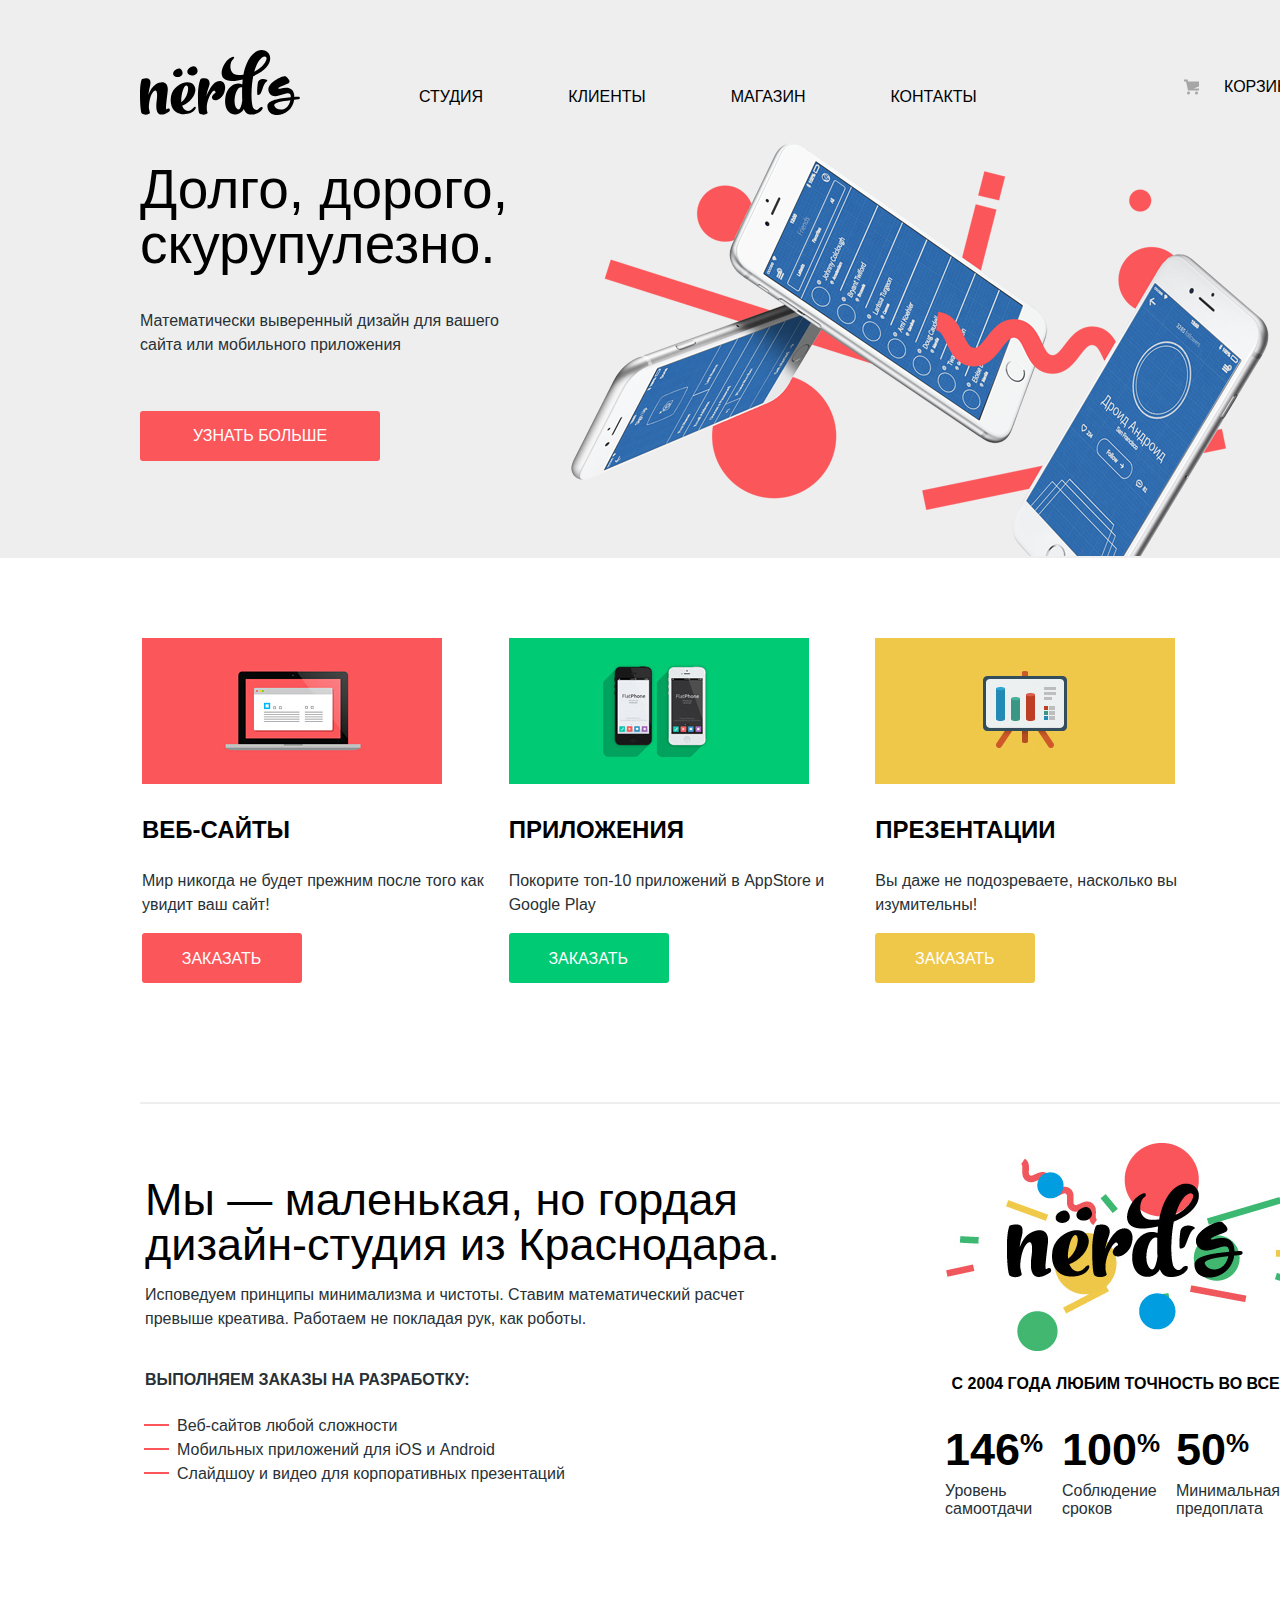
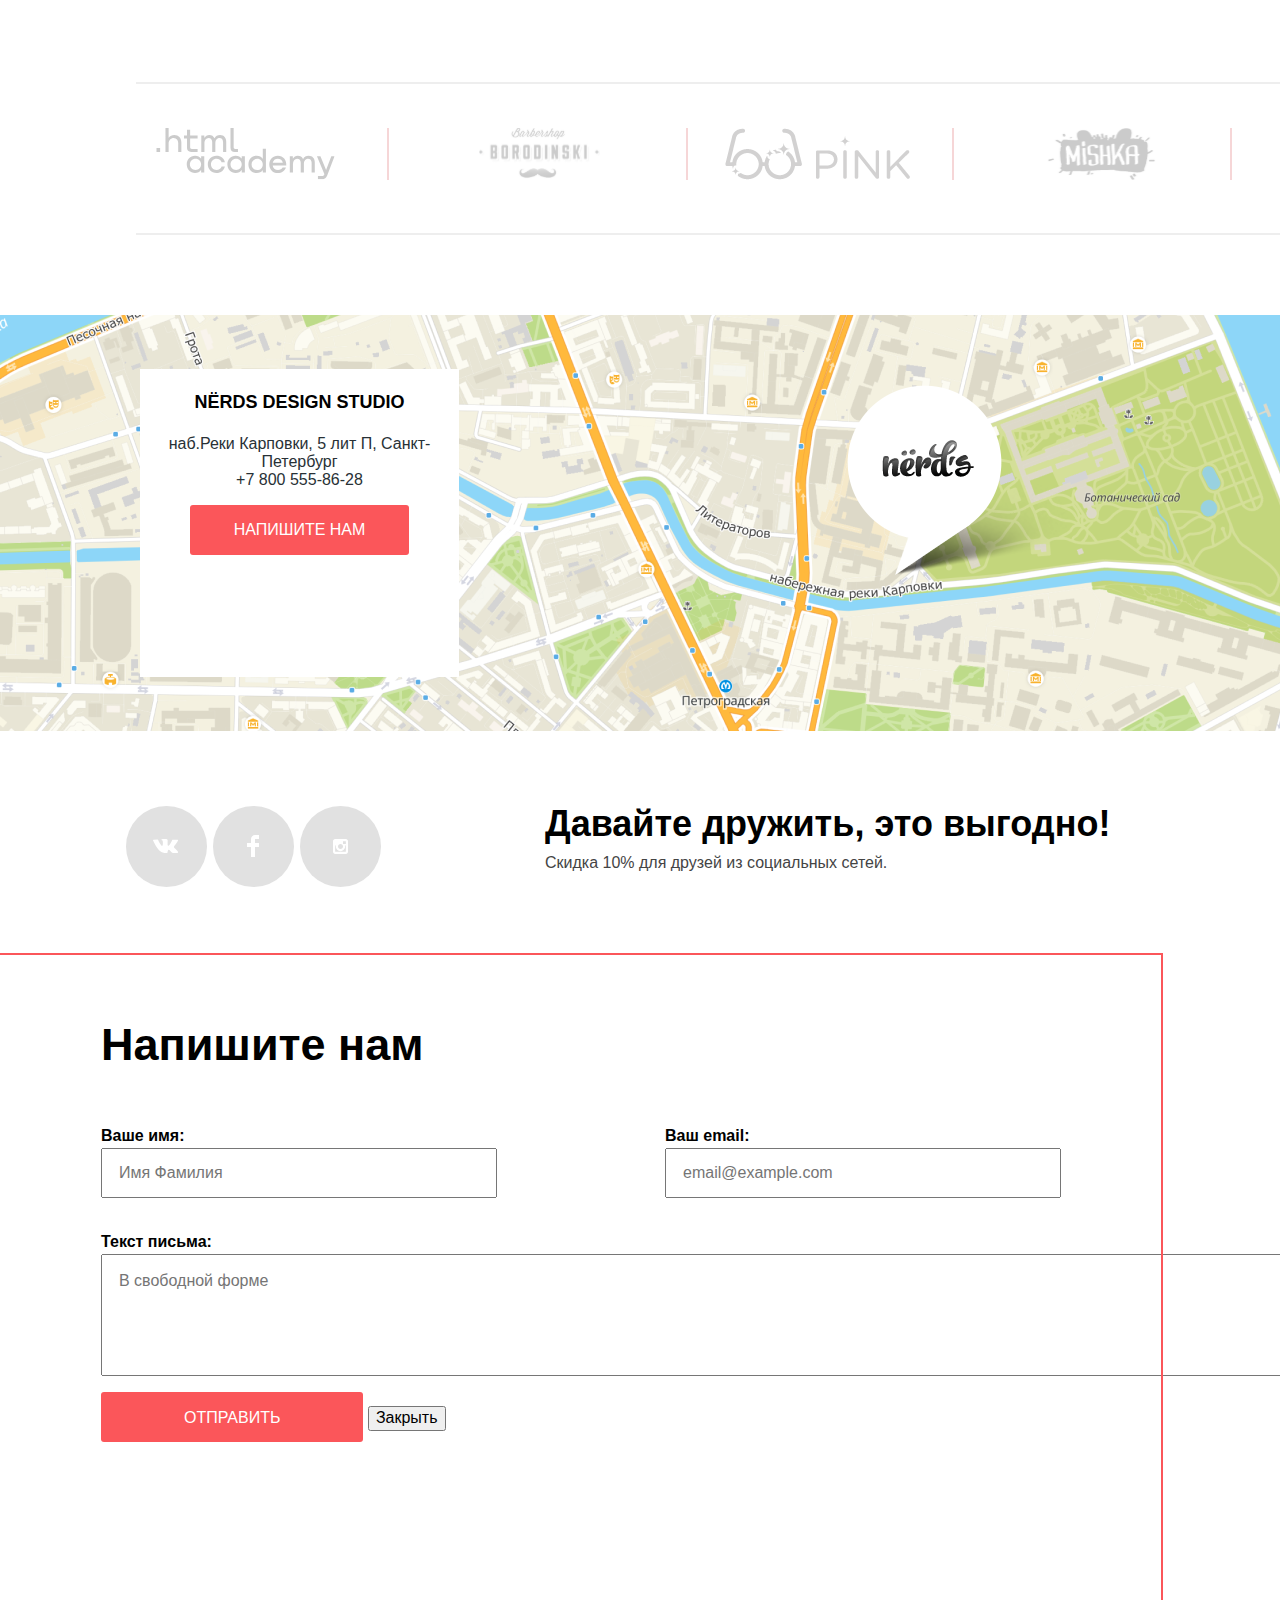
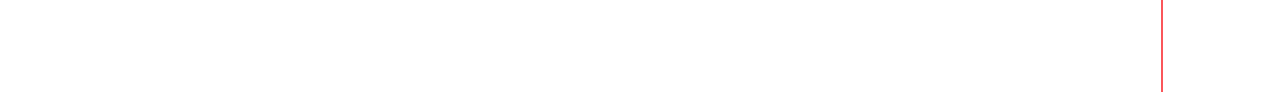
==== commit 51cb2d2f: "попытка 2 декор" ====
--- a/index.html
+++ b/index.html
@@ -16,13 +16,13 @@
         <a class="main-header-logo">
           <img src="img/index/nerds-logo.svg" width="160" height="65" alt="Логотип Нердс">
         </a>
-        <ul class="site-navigation">
+        <ul class="site-navigation item">
           <li><a href="index.html">Студия</a></li>
           <li><a href="index.html">Клиенты</a></li>
           <li><a href="index.html">Магазин</a></li>
           <li><a href="index.html">Контакты</a></li>
         </ul>
-        <a class="basket" href="index.html"><img src="img/index/cart-icon.svg" width="15" height="11" alt="Корзина">
+        <a class="basket item" href="index.html"><img src="img/index/cart-icon.svg" width="15" height="11" alt="Корзина">
           Корзина</a>
       </nav>
     </div>
@@ -94,13 +94,13 @@
           <img src="img/index/logo-htmlacademy.svg" width="199" height="57" fill="#fff" alt="Хтмл академия">
         </li>
         <li class="logotips-item">
-          <img src="img/index/logo-style.svg" width="209" height="90" alt="Бородинский">
+          <img src="img/index/logo-barbershop.svg" width="209" height="90" fill="#fff" alt="Бородинский">
         </li>
         <li class="logotips-item">
-          <img src="img/index/logo-pink.svg" width="185" height="52" alt="Пинк">
+          <img src="img/index/logo-pink.svg" width="185" height="52" fill="#fff" alt="Пинк">
         </li>
         <li class="logotips-item">
-          <img src="img/index/logo-mishka.svg" width="173" height="84" alt="Мишка">
+          <img src="img/index/logo-mishka.svg" width="173" height="84" fill="#fff" alt="Мишка">
         </li>
       </ul>
     </section>
@@ -137,7 +137,7 @@
     <form class="modal-form" action="https://echo.htmlacademy.ru" method="post">
       <p class="modal-item">
         <label class="modal-description" for="name-field">Ваше имя:</label><br>
-        <input type="text" name="name" id="name-field" placeholder="Имя Фамилия">
+        <input type="text" class="field-surname" name="name" id="name-field" placeholder="Имя Фамилия">
       </p>
       <p class="modal-item">
         <label class="modal-description" for="mail-field">Ваш email:</label><br>
@@ -145,7 +145,7 @@
       </p>
       <p class="modal-item-mail">
         <label class="modal-description" for="text-field">Текст письма:</label><br>
-        <input type="text" name="text" id="text-field" placeholder="В свободной форме">
+        <input type="text" class="field-letter" name="text" id="text-field" placeholder="В свободной форме">
       </p>
     </form>
     <button class="button button-modal" type="button">Отправить</button>
--- a/css/style.css
+++ b/css/style.css
@@ -101,20 +101,24 @@
 .basket a  {
   display: block;
   padding: 10px 20px;
+  color: var(--basic-black)
 }
 
 .site-navigation a:hover,
-.basket:hover,
+.basket:hover {
+  color: var(--basic-red);
+}
+
+.item a:active {
+  border-bottom: 2px solid var(--basic-red);
+  color: var(--basic-black);
+}
+
 .site-navigation a:active,
 .basket:active {
-  color: var(--basic-red);
-}
-
-.site-navigation a:focus,
-.basket:focus {
-   opacity: 0.3;
-   color: var(--basic-black);
-  }
+  opacity: 0.3;
+  color: var(--basic-black);
+}
   
 .basket {
   display: flex;
@@ -165,6 +169,7 @@
   grid-template-rows: 1fr;
   width: 1157px;
   padding: 0 143px 0 140px;
+  border-bottom: 2px solid var(--basic-light-gray);
 } 
 
 .button {
@@ -192,7 +197,8 @@
 
 .button-title:active {
   background-color: var(--basic-extra-red);
-}
+  color: rgba( 255, 255, 255, 0.3); 
+ }
 
 .button-dark,
 .button-green, 
@@ -208,6 +214,7 @@
 
 .button-dark:active {
   background-color: var(--basic-extra-red);
+  color: rgba( 255, 255, 255, 0.3); 
 }
 
 .button-green {
@@ -220,6 +227,7 @@
 
 .button-green:active {
   background-color: var(--basic-extra-green);
+  color: rgba( 255, 255, 255, 0.3); 
 }
 
 .button-yellow {
@@ -232,16 +240,8 @@
 
 .button-yellow:active {
   background-color: var(--basic-extra-yellow);
-}
-
-.technologies {
-  content: "";
-  top: 80px;
-  left: 141px;
-  width: 1158px;
-  right: 141px;
-  border-top: 2px solid var(--basic-light-gray);
-} 
+  color: rgba( 255, 255, 255, 0.3); 
+}
 
 .technologies-list {
   display: grid;
@@ -256,7 +256,8 @@
   display: flex;
   width: 1174px;
   margin: 39px 126px 73px 140px;
-  padding: 0 5px;
+  padding: 39px 5px;
+  border-top: 2px solid var(--basic-light-gray);
 }
  
 .design {
@@ -264,6 +265,10 @@
   display: flex;
   flex-direction: column;
   margin-top: 34px;
+}
+
+.design-item {
+  padding-left: 32px;
 }
 
 .design-item::after {
@@ -271,7 +276,8 @@
   position: absolute;
   left: 105px;
   width: 25px;
-  margin-left: -7px;
+  margin-left: 39px;
+  margin-top: 10px;
   border-top: 2px solid var(--basic-red);
 } 
 
@@ -360,11 +366,14 @@
 }
 
 .logotips-item img:hover {
-  opacity: 1.0;
+  opacity: 1;
 }
 
 .logotips-item img {
   opacity: 0.2;
+  border-right: 2px solid var(--basic-extra-red);
+  height: 52px;
+  padding-right: 42px;
 }
 
 .logotips-item img:active {
@@ -381,7 +390,9 @@
   grid-template-rows: 1fr;
   width: 1159px;
   margin: 52px auto 80px auto;
-  padding: 0 10px;
+  padding: 44px 10px 46px 10px;
+  border-top: 2px solid var(--basic-light-gray);
+  border-bottom: 2px solid var(--basic-light-gray);
  }
 
  .contacts {
@@ -435,9 +446,7 @@
   padding: 0 5px;
 }
 
-
 .social-menu a {
-  content: "";
   background-color: var(--basic-middle-gray);
   border-radius: 50%;
   width: 81px;
@@ -448,7 +457,11 @@
 
 .social-menu a:hover {
   background-color: var(--basic-light-red);
-}  
+} 
+
+.social-menu a:active {
+  background-color: var(--basic-extra-red);
+} 
 
 .footer-social {
   display: flex;
@@ -544,24 +557,6 @@
   box-sizing: border-box;
   border-radius: 3px;
   background-color: var(--basic-white);
-}
-
-.modal-form input [type="text"]:not(:first-child):hover {
-  border: #B4B9BB;
-}
-
-.modal-form input [type="text"]:not(:first-child):focus {
-  border: var(--basic-black);
-}
-
-.modal-form input [type="text"]:first-child:invalid {
-  border: var(--basic-light-red);
-  color: var(--basic-light-red);
-}
-
-.modal-form input [type="text"]:hover:nth-child(2n),
-.modal-form input [type="text"]:focus:nth-child(2n) {
-  border: none;
 }
 
 .button-modal {
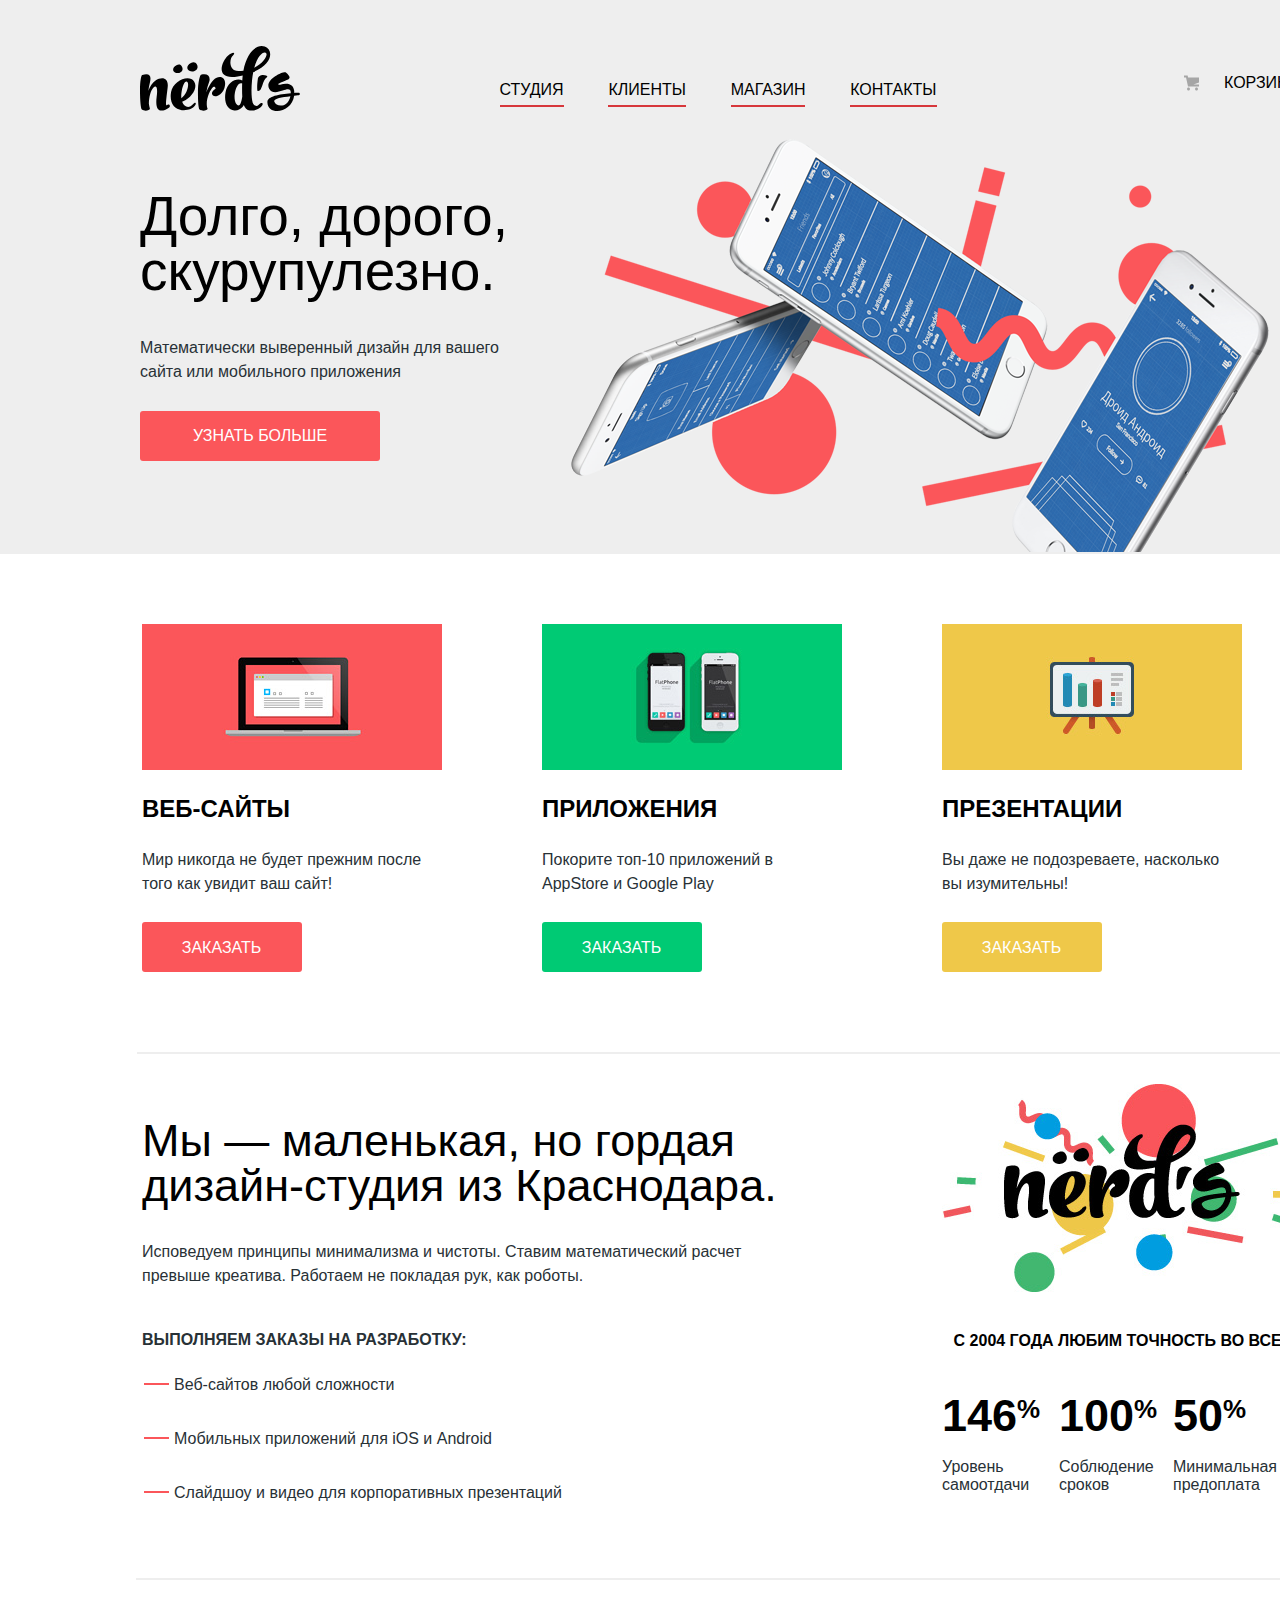
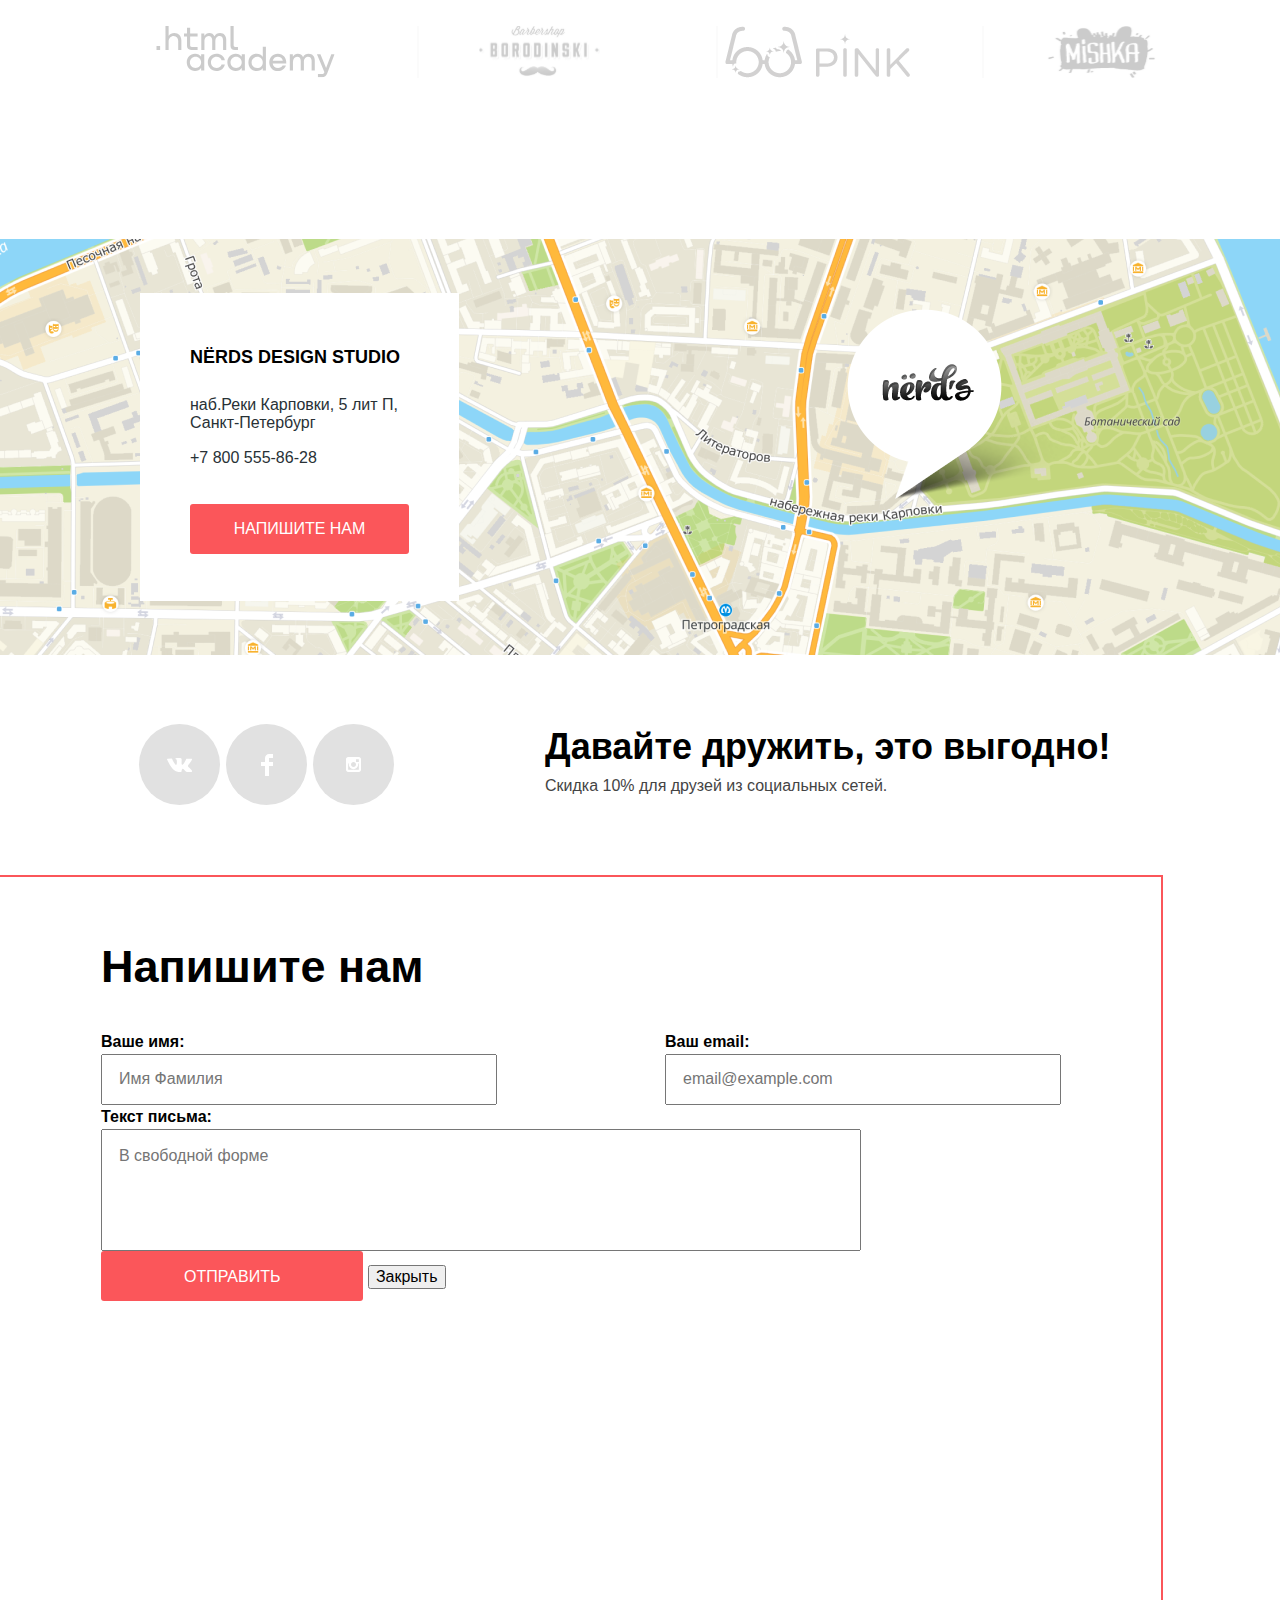
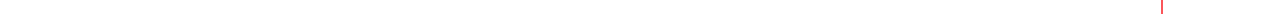
==== commit bfa93e53: "Попытка три, декор" ====
--- a/index.html
+++ b/index.html
@@ -16,13 +16,14 @@
         <a class="main-header-logo">
           <img src="img/index/nerds-logo.svg" width="160" height="65" alt="Логотип Нердс">
         </a>
-        <ul class="site-navigation item">
-          <li><a href="index.html">Студия</a></li>
-          <li><a href="index.html">Клиенты</a></li>
-          <li><a href="index.html">Магазин</a></li>
-          <li><a href="index.html">Контакты</a></li>
+        <ul class="site-navigation">
+          <li><a class="active" href="index.html">Студия</a></li>
+          <li><a class="active" href="index.html">Клиенты</a></li>
+          <li><a class="active" href="index.html">Магазин</a></li>
+          <li><a class="active" href="index.html">Контакты</a></li>
         </ul>
-        <a class="basket item" href="index.html"><img src="img/index/cart-icon.svg" width="15" height="11" alt="Корзина">
+        <a class="basket active" href="index.html"><img src="img/index/cart-icon.svg" width="15" height="11"
+            alt="Корзина">
           Корзина</a>
       </nav>
     </div>
@@ -107,11 +108,13 @@
     <section class="contacts">
       <img src="img/index/map.png" width="1440" height="416" alt="Карта">
       <div class="contacts-block">
-        <h3 class="contacts-title">NЁRDS DESIGN STUDIO</h3>
-        <p class="contacts-text">наб.Реки Карповки, 5 лит П, Санкт-Петербург<br><a class="contacts-phone"
-            href="tel:+78005558628">+7 800
-            555-86-28</a></p>
-        <button class="button button-contacts" type="button">Напишите нам</button>
+        <div class="menu-contacts">
+          <h3 class="contacts-title">NЁRDS DESIGN STUDIO</h3>
+          <p class="contacts-text">наб.Реки Карповки, 5 лит П, Санкт-Петербург<br><a class="contacts-phone"
+              href="tel:+78005558628">+7 800
+              555-86-28</a></p>
+          <button class="button button-contacts" type="button">Напишите нам</button>
+        </div>
       </div>
       <img class="contacts-logo" src="img/index/map-marker.svg" width="231" height="190" alt="Нердс">
     </section>
--- a/css/style.css
+++ b/css/style.css
@@ -58,6 +58,10 @@
   height: auto;
 }
 
+.main-header-logo {
+  margin-right: 198px;
+}
+
 .main-header-logo img:hover {
   opacity: 0.7;
 }
@@ -76,12 +80,12 @@
   justify-content: space-between;
   align-items: center;
   margin: 0;
-  padding: 49px 140px 0 140px;
+  padding: 45px 140px 0 140px;
   }
 
 .site-navigation {
   display: flex;
-  width: 440px;
+  width: 437px;
   height: 30px;
   margin: 0;
   padding: 0;
@@ -89,19 +93,18 @@
 }
 
 .site-navigation li {
-  margin-left: 45px;
   display: block;
 }
 
-.site-navigation li:first-child {
-  margin-left: 0;
-}
-
-.site-navigation a,
+.site-navigation a {
+  display: block;
+  padding-top: 7px;
+  color: var(--basic-black);
+}
+
 .basket a  {
   display: block;
-  padding: 10px 20px;
-  color: var(--basic-black)
+  color: var(--basic-black);
 }
 
 .site-navigation a:hover,
@@ -109,8 +112,9 @@
   color: var(--basic-red);
 }
 
-.item a:active {
-  border-bottom: 2px solid var(--basic-red);
+.site-navigation .active {
+  border-bottom: 2px solid var(--basic-extra-red);
+  margin-bottom: 5px;
   color: var(--basic-black);
 }
 
@@ -144,7 +148,8 @@
 .subsection-list,
 .list-site,
 .page-list,
-.pointer {
+.pointer,
+p {
   list-style: none;
   margin: 0;
   padding: 0;
@@ -160,7 +165,7 @@
   line-height: 55px;
   font-weight: 500;
   color: var(--basic-black);
-  background-color: var(--basic-light-gray)
+  background-color: var(--basic-light-gray);
 }
 
 .title {
@@ -171,6 +176,11 @@
   padding: 0 143px 0 140px;
   border-bottom: 2px solid var(--basic-light-gray);
 } 
+
+.title-main {
+  padding-top: 28px;
+  margin-top: 40px;
+}
 
 .button {
   font: inherit;
@@ -187,7 +197,7 @@
   width: 240px;
   height: 50px;
   color: var(--basic-white);
-  margin-top: 38px;
+  margin-top: 27px;
   background-color: var(--basic-red);
 }
 
@@ -206,11 +216,12 @@
   width: 160px;
   padding: 17px 40px 15px 39px;
   color: var(--basic-white);
+  margin-top: 26px;
 }
 
 .button-dark:hover {
   background-color: var(--basic-light-red);
- }
+}
 
 .button-dark:active {
   background-color: var(--basic-extra-red);
@@ -246,17 +257,22 @@
 .technologies-list {
   display: grid;
   grid-template-columns:  1fr 1fr 1fr;
+  grid-column-gap: 100px;
   grid-template-rows: 1fr;
   width: 1100px;
-  margin: 80px 200px 80px 140px;
+  margin: 70px 200px 70px 140px;
   padding: 0 2px;
 }
 
+.new-technologies {
+  margin-top: 17px;
+}
+
 .wrapper {
   display: flex;
   width: 1174px;
-  margin: 39px 126px 73px 140px;
-  padding: 39px 5px;
+  margin: 10px 126px 43px 137px;
+  padding: 30px 5px 0 5px;
   border-top: 2px solid var(--basic-light-gray);
 }
  
@@ -267,8 +283,13 @@
   margin-top: 34px;
 }
 
+.design h2 {
+  margin-bottom: 32px;
+}
+
 .design-item {
   padding-left: 32px;
+  margin-bottom: 30px;
 }
 
 .design-item::after {
@@ -287,7 +308,7 @@
   margin: 0 14px 0 149px;
   text-align: center;
   width: 360px;
- }
+}
 
 .new-technologies {
   font-weight: bold;
@@ -322,12 +343,18 @@
 
 .list {
   color: var(--basic-dark);
+  margin-top: 40px;
 }
 
 h4 {
   font-weight: bold;
   text-transform: uppercase;
   color: var(--basic-black);
+}
+
+.conditions h4 {
+  margin-top: 37px;
+  margin-left: 10px;
 }
 
 .conditions-list {
@@ -336,7 +363,7 @@
   justify-content: space-between;
   width: 380px;
   flex-wrap: nowrap;
- }
+}
   
 .conditions-item {
   font-weight: bold;
@@ -344,7 +371,7 @@
   line-height: 64px;
   color: var(--basic-black);
   text-align: left;
-  margin: 0;
+  margin-top: 10px;
   padding: 0;
 }
 
@@ -356,7 +383,7 @@
 }
 
 .conditions-text {
-  margin: 0;
+  margin-top: 10px;
   padding: 0;
   text-align: left;
   font-size: 16px;
@@ -371,10 +398,14 @@
 
 .logotips-item img {
   opacity: 0.2;
-  border-right: 2px solid var(--basic-extra-red);
+  border-right: 2px solid var(--basic-light-gray);
   height: 52px;
-  padding-right: 42px;
-}
+  padding-right: 72px;
+}
+
+.logotips-item:last-of-type img {
+  border-right: none;
+}  
 
 .logotips-item img:active {
   opacity: 0.1;
@@ -389,16 +420,16 @@
   grid-template-columns:  1fr 1fr 1fr 1fr;
   grid-template-rows: 1fr;
   width: 1159px;
-  margin: 52px auto 80px auto;
-  padding: 44px 10px 46px 10px;
+  margin: 0 auto 0 auto;
+  padding: 46px 10px 74px 10px;
   border-top: 2px solid var(--basic-light-gray);
-  border-bottom: 2px solid var(--basic-light-gray);
- }
-
- .contacts {
-   display: flex;
-   flex-direction: row;
-   
+  border-bottom: 2px solid var(var(--basic-light-gray));
+}
+
+.contacts {
+  display: flex;
+  flex-direction: row;
+  margin-top: 80px;
 }
 
  .contacts-block {
@@ -408,19 +439,27 @@
   margin: 54px 981px 54px 140px;
   position: absolute;
   background-color: var(--basic-white);
-  text-align: center;
+  text-align: left;
   z-index: 2;
+}  
+
+.menu-contacts {
+  margin: 49px 39px 47px 50px;
 }
 
   .contacts-title {
   font-weight: bold;
   font-size: 18px;
   line-height: 30px;
-  color: var(--basic-black)
+  color: var(--basic-black);
+  padding-bottom: 6px;
 }  
 
 .contacts-phone {
   color: inherit;
+  margin-top: 17px;
+  margin-bottom: 37px;
+  display: block;
 }
 
 .button-contacts {
@@ -436,23 +475,19 @@
   margin: 70px 362px 156px 847px;
 } 
 
-.social-button {
-  background: linear-gradient(0deg, #E1E1E1, #E1E1E1), var(--basic-white);
-}
-
 .main-footer {
   width: 1060px;
-  margin: 75px 240px 68px 140px;
+  margin: 69px 240px 72px 140px;
   padding: 0 5px;
 }
-
+  
 .social-menu a {
   background-color: var(--basic-middle-gray);
   border-radius: 50%;
   width: 81px;
   height: 81px;
   padding: 0;
-  margin-left: -45px;
+  margin-left: -18px;
 }
 
 .social-menu a:hover {
@@ -462,6 +497,10 @@
 .social-menu a:active {
   background-color: var(--basic-extra-red);
 } 
+
+.social-button img:active {
+  opacity: 0.3;
+}
 
 .footer-social {
   display: flex;
@@ -501,7 +540,7 @@
   font-size: 36px;
   line-height: 36px;
   color: var(--basic-black);
-  padding: 0;
+  padding-top: 5px;
   margin: 0;
 }
 
@@ -534,6 +573,7 @@
 .modal-item-mail input {
   width: 760px;
   padding: 16px 414px 84px 16px;
+  box-sizing: border-box;
 }
 
 .modal-title {
@@ -559,6 +599,11 @@
   background-color: var(--basic-white);
 }
 
+.field-surname input:invalid {
+  border: tomato;
+  color: tomato;
+}
+
 .button-modal {
   line-height: 18px;
   font-weight: 500;
@@ -605,6 +650,215 @@
   text-transform: uppercase;
 }
 
+.price {
+  margin-bottom: 13px;
+}
+
+.features-item {
+  margin: 0;
+  padding: 0;
+  border: none;
+}
+
+.range-filter {
+  width: 260px;
+  margin-top: 35px;
+}
+
+.range-controls {
+  height: 80px;
+  background-color: var(--basic-light-gray);
+  border-radius: 3px;
+  margin-bottom: 15px;
+  padding-top: 39px;
+  height: 41px;
+  padding-right: 20px;
+  padding-left: 20px;
+  position: relative;
+}
+
+.range-controls .scale {
+  height: 2px;
+  background: #D7DCDF;
+}
+
+.range-controls .bar {
+  width: 70%;
+  height: 2px;
+  background: var(--basic-green);
+}
+
+.range-controls .toggle {
+  position: absolute;
+  top: 31px;
+  left: 0;
+  width: 4px;
+  height: 4px;
+  padding: 0;
+  border: 8px solid var(--basic-white);
+  background-color: #ABABAB;
+  border-radius: 50%;
+  box-shadow: 0 2px 1px 0 #CFCFCF;
+  cursor: pointer;
+}
+
+.range-controls .toggle-min {
+  left: 18px;
+}
+
+.price-controls label {
+  text-transform: uppercase;
+  line-height: 22px;
+}
+
+.price-controls input {
+  width: 60px;
+  padding: 10px;
+  margin-left: 10px;
+  text-align: center;
+  color: var(--basic-dark);
+  border: none;
+  border-radius: 5px;
+  background: var(--basic-light-gray);
+  margin-bottom: 54px;
+}
+
+.range-controls .toggle-max {
+  left: 160px;
+}
+
+.price-controls {
+  display: flex;
+  justify-content: space-between;
+}
+
+.cell,
+.features-list {
+  line-height: 20px;
+}
+
+.cell {
+  margin-bottom: 47px;
+  margin-left: 41px;
+}
+
+.cell-item {
+  margin-bottom: 19px;
+}
+
+.cell-item label {
+  position: relative;
+  display: block;
+  cursor: pointer;
+  user-select: none;
+}
+
+.cell-input-radio + label::before {
+  content: "";
+  position: absolute;
+  width: 25px;
+  height: 25px;
+  top: 0;
+  left: -39px;
+  border: 2px solid var(--basic-extra-gray);
+  border-radius: 50%;
+  opacity: 0.5;
+}
+
+.cell-input-radio + label::before:hover {
+  border: var(--basic-extra-gray);
+  opacity: 1;
+}
+
+.cell-input-radio + label::before:disabled {
+  border: var(--basic-extra-gray);
+  opacity: 0.3;
+}
+
+.cell-input-radio:checked + label::after {
+  content: "";
+  position: absolute;
+  width: 9px;
+  height: 9px;
+  top: 10px;
+  left: -29px;
+  border-radius: 50%;
+  background-color: var(--basic-extra-gray);
+}
+
+.features-item {
+  margin-bottom: 20px;
+  margin-left: 38px;
+}
+
+.features-item label {
+  position: relative;
+  display: block;
+  cursor: pointer;
+  user-select: none;
+}
+
+.features-input-checkbox + label::before {
+  content: "";
+  position: absolute;
+  width: 23px;
+  height: 23px;
+  top: -2px;
+  left: -36px;
+  border: 2px solid var(--basic-extra-gray);
+}
+
+.features-input-checkbox:checked + label::after {
+  content: "";
+  position: absolute;
+  width: 23px;
+  height: 23px;
+  top: 0;
+  left: -15px;
+  background-image: ;
+  background-repeat: no-repeat;
+  background-position: 0 0;
+}
+
+.button-gray {
+  background-color: var(--basic-light-gray);
+  line-height: 18px;
+  font-weight: 500;
+  color: var(--basic-black);
+  margin-top: 50px;
+  padding: 17px 89px 15px 88px;
+}
+
+.button-gray:hover {
+  background-color: #DFDFDF;
+}
+
+.button-gray:active {
+  background-color: #D5D5D5;
+  opacity: 0.3;
+}
+
+.content {
+  font-weight: bold;
+  font-size: 18px;
+  line-height: 30px;
+  text-transform: uppercase;
+  color: var(--basic-black);
+  margin: 0 0 12px 0;
+  padding: 0;
+  text-align: center;
+  opacity: 1;
+}
+
+.content:hover {
+  color: var(--basic-red);
+}
+
+.content:active {
+  color: var(--basic-black);
+  opacity: 0.3;
+}
+
 .product-price {
   font-size: 16px;
   line-height: 18px;
@@ -616,60 +870,15 @@
   height: 50px;
   background-color: var(--basic-red);
   display: block;
-}
-
-.slider {
-  width: 260px;
-  height: 80px;
-  background-color: var(--basic-light-gray);
   border-radius: 3px;
-  margin-top: 48px;
-}
-
-.different-list {
-  line-height: 22px;
-  text-transform: uppercase;
-  color: var(--basic-dark);
-  margin-top: 14px;
-}
-
-.different-list-item {
-  width: 80px;
-  height: 38px;
-  margin: 0 33px 54px 11px;
-}
-
-.different-list-item:last-child {
-  margin-right: 0;
-}
-
-.cell,
-.features-list {
-  line-height: 20px;
-}
-
-.cell {
-  margin-bottom: 47px;
-}
-
-.button-gray {
-  background-color: var(--basic-light-gray);
-  line-height: 18px;
-  font-weight: 500;
-  color: var(--basic-black);
-  margin-top: 50px;
-  padding: 0;
-}
-
-.content {
-  font-weight: bold;
-  font-size: 18px;
-  line-height: 30px;
-  text-transform: uppercase;
-  color: var(--basic-black);
-  margin: 0 0 12px 0;
-  padding: 0;
-  text-align: center;
+}
+
+.product-price:hover {
+  background-color: var(--basic-light-red);
+}
+
+.product-price:active {
+  background-color: var(--basic-extra-red);
 }
 
 .subsection {
@@ -697,16 +906,24 @@
   margin-right: 47px;
 }
 
-.subsection-item {
+.subsection-item,
+.pointer-list img {
   font-size: 14px;
   line-height: 18px;
   text-transform: uppercase;
   color: var(--basic-black);
   align-self: flex-end;
-}
-
-.subsection-item-gray {
-  color: var(--basic-gray);
+  opacity: 0.3;
+}
+
+.subsection-item:hover,
+.pointer-list img:hover {
+  opacity: 0.6;
+}
+
+.subsection-item:active,
+.pointer-list img:active {
+  opacity: 1;
 }
 
 .pointer {
@@ -747,9 +964,15 @@
   z-index: 3;
 }
 
+.list-site-color {
+  opacity: 0.3;
+}
+
+.list-site-color:hover {
+  opacity: 1;
+}
+
 .page-list {
-  background-color: var(--basic-light-gray);
-  border-radius: 3px;
   display: grid;
   grid-template-columns:  50px 50px 50px 260px;
   grid-template-rows: 1fr;
@@ -759,13 +982,33 @@
   height: 50px;
 }
 
-.next {
+.page-list-item a {
+  display: block;
+  padding: 13px 15px 13px 20px;
+  color: var(--basic-black);
+  border: 3px solid var(--basic-light-gray);
+  background-color: var(--basic-light-gray);
+  border-radius: 3px;
+}
+
+.page-list-item .number:hover {
+  background-color: #DFDFDF;
+}
+
+.page-list-item .number:active {
+  background-color: #D5D5D5;
+}
+
+.page-list-item .next {
   line-height: 18px;
   color: var(--basic-black);
-}
-
-
-
-
-
-
+  padding: 17px 77px 15px 78px;
+  text-transform: uppercase;
+  font-weight: 500;
+}  
+
+
+
+
+
+
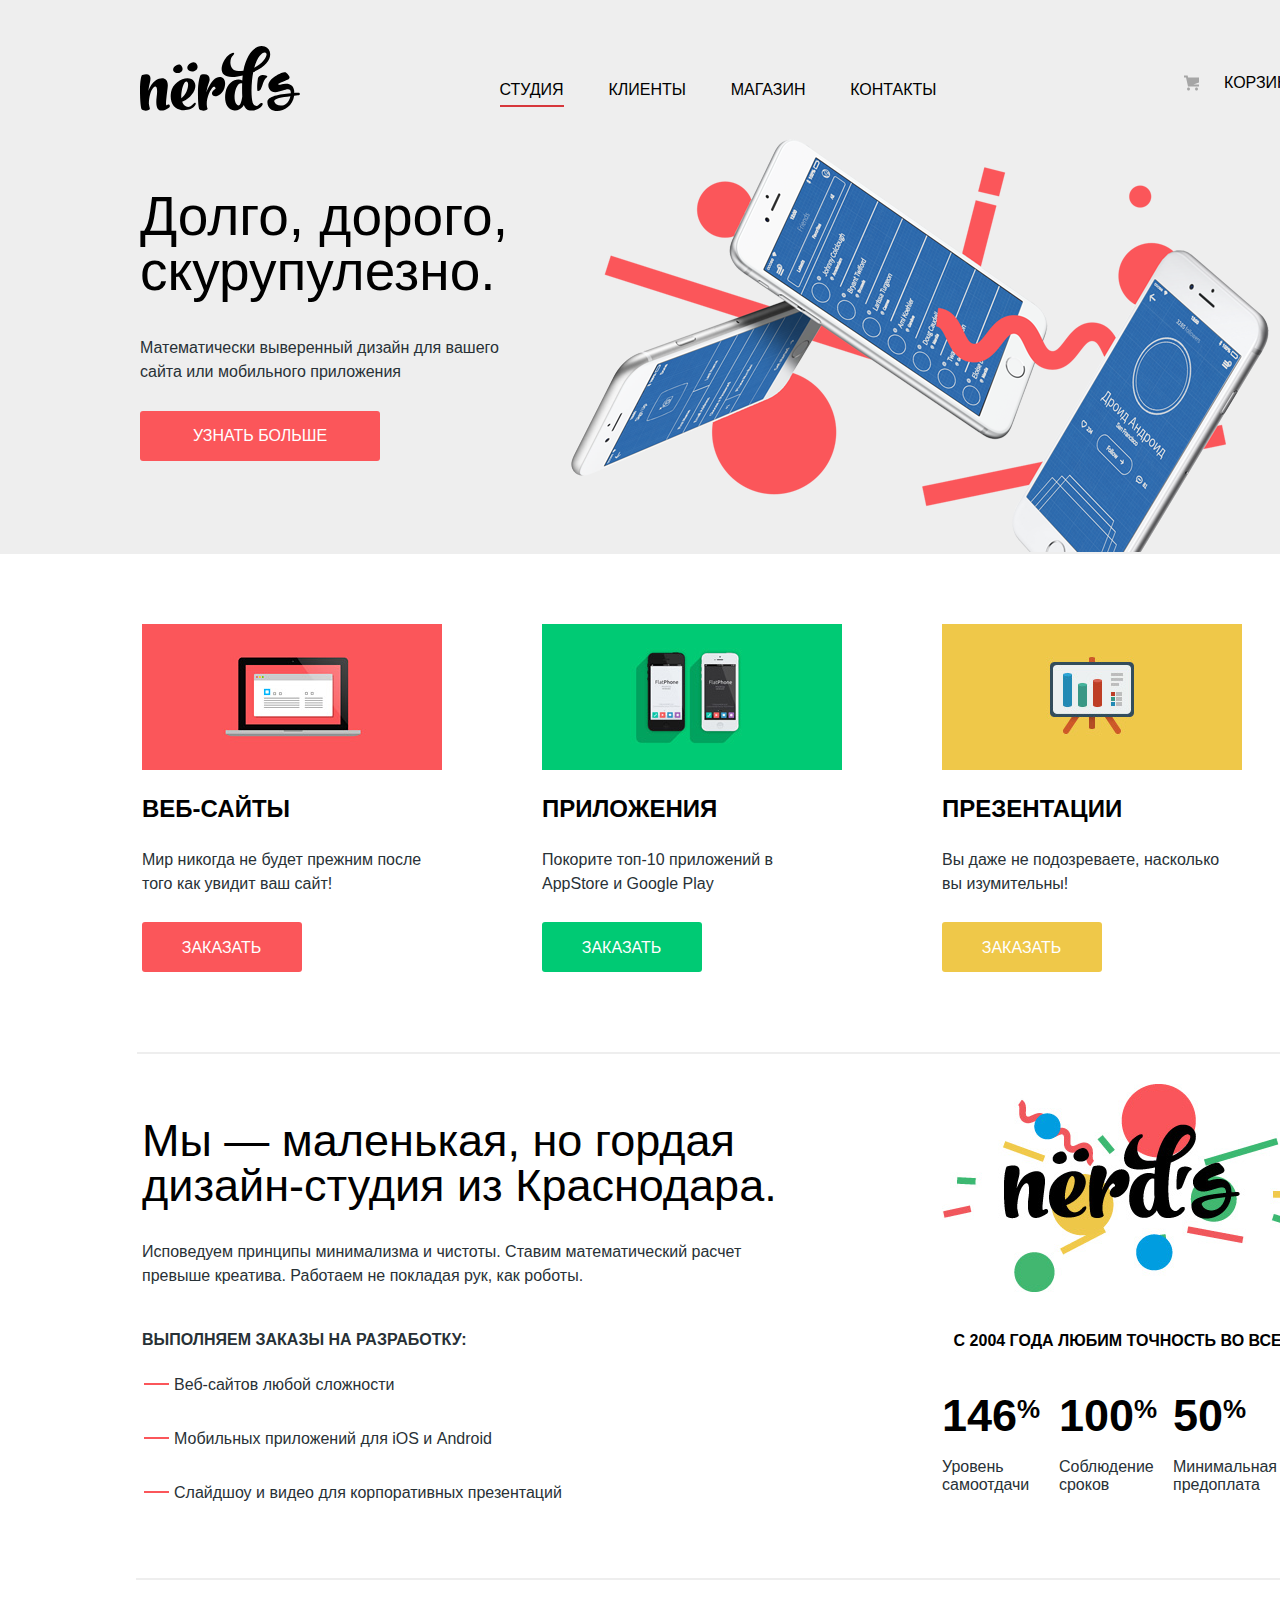
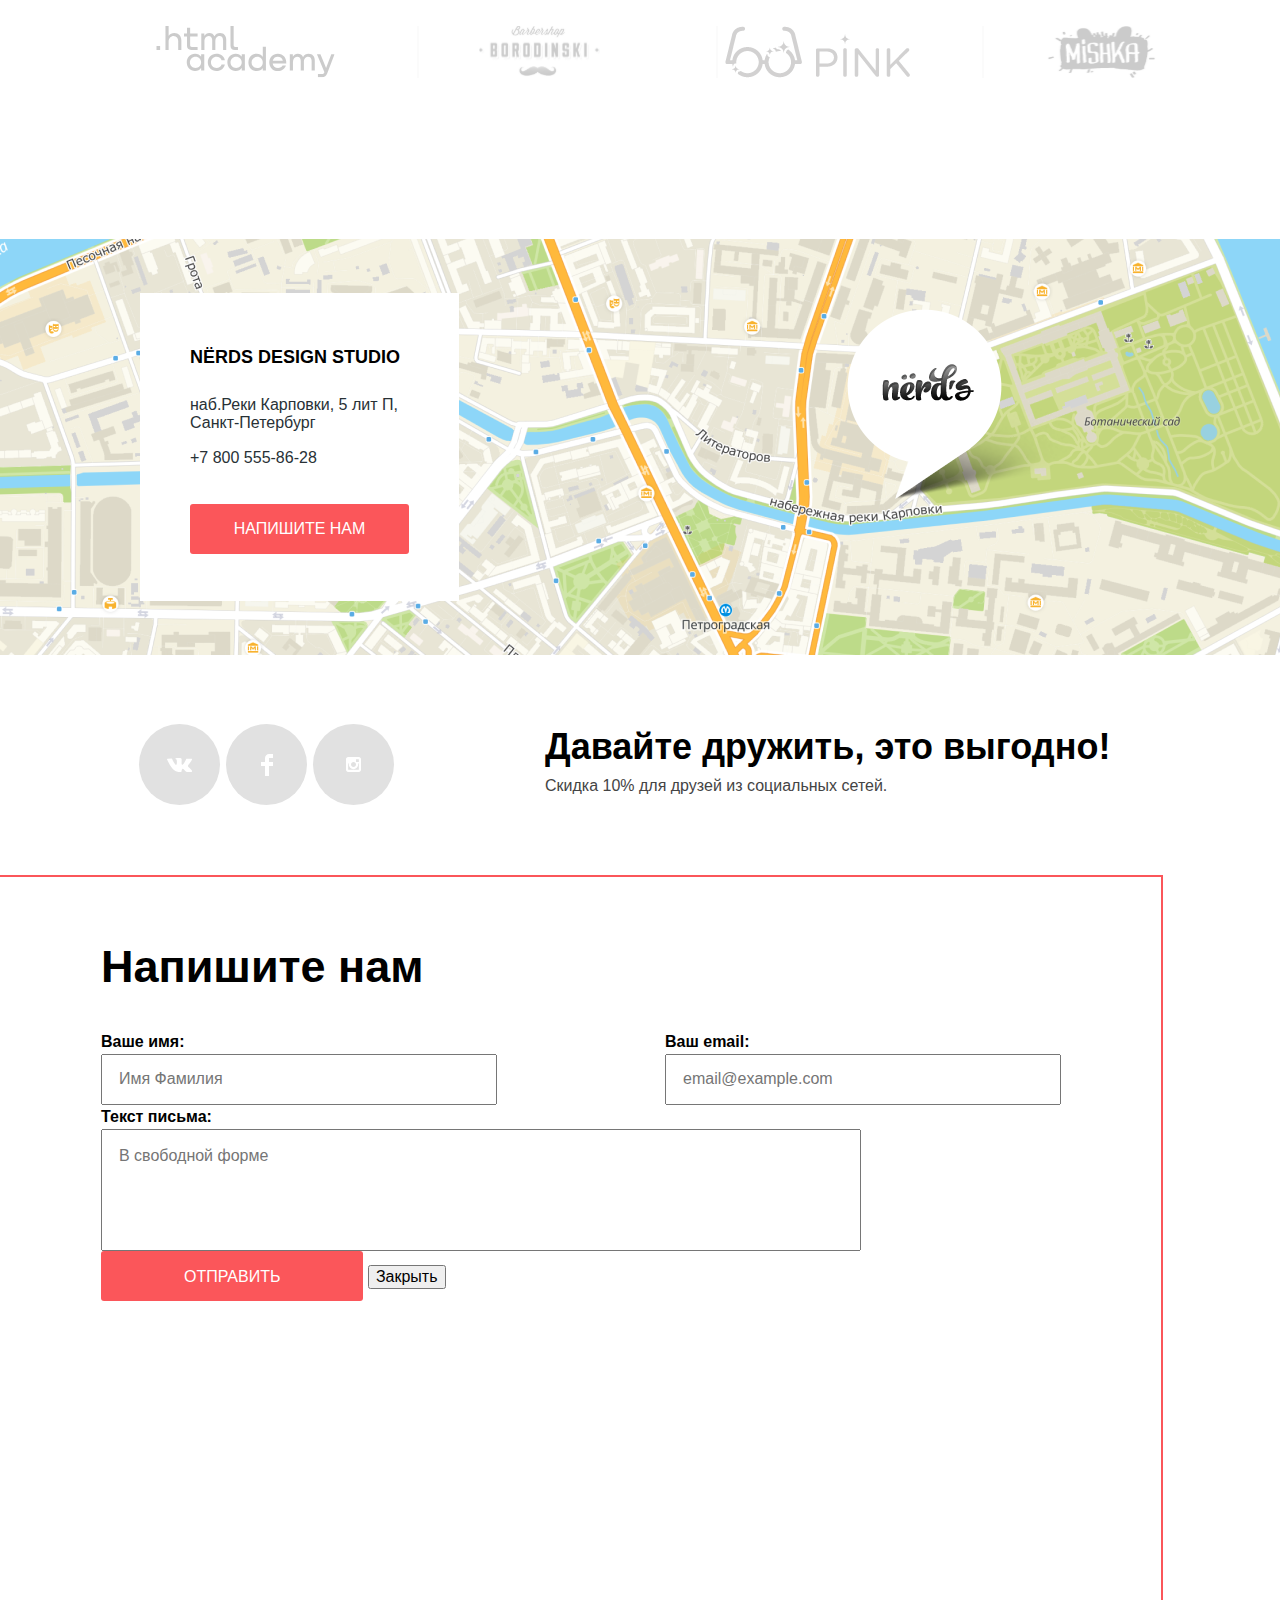
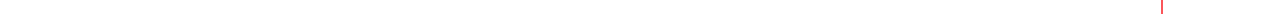
==== commit 683ff6d4: "попытка 4" ====
--- a/index.html
+++ b/index.html
@@ -17,13 +17,12 @@
           <img src="img/index/nerds-logo.svg" width="160" height="65" alt="Логотип Нердс">
         </a>
         <ul class="site-navigation">
-          <li><a class="active" href="index.html">Студия</a></li>
-          <li><a class="active" href="index.html">Клиенты</a></li>
-          <li><a class="active" href="index.html">Магазин</a></li>
-          <li><a class="active" href="index.html">Контакты</a></li>
+          <li><a class="active" href="#">Студия</a></li>
+          <li><a href="#">Клиенты</a></li>
+          <li><a href="catalog.html">Магазин</a></li>
+          <li><a href="#">Контакты</a></li>
         </ul>
-        <a class="basket active" href="index.html"><img src="img/index/cart-icon.svg" width="15" height="11"
-            alt="Корзина">
+        <a class="basket" href="#"><img src="img/index/cart-icon.svg" width="15" height="11" alt="Корзина">
           Корзина</a>
       </nav>
     </div>
--- a/css/style.css
+++ b/css/style.css
@@ -526,7 +526,7 @@
   padding: 0;
 }
   
-  .discount {
+.discount {
   width: 660px;
   display: flex;
   flex-direction: column;
@@ -991,12 +991,18 @@
   border-radius: 3px;
 }
 
-.page-list-item .number:hover {
+.page-list-item .number:hover,
+.page-list-item .next:hover {
   background-color: #DFDFDF;
 }
 
-.page-list-item .number:active {
+.page-list-item .number:active,
+.page-list-item .next:active {
   background-color: #D5D5D5;
+}
+
+.page-list-item .active {
+  background-color: #DBDBDB;
 }
 
 .page-list-item .next {
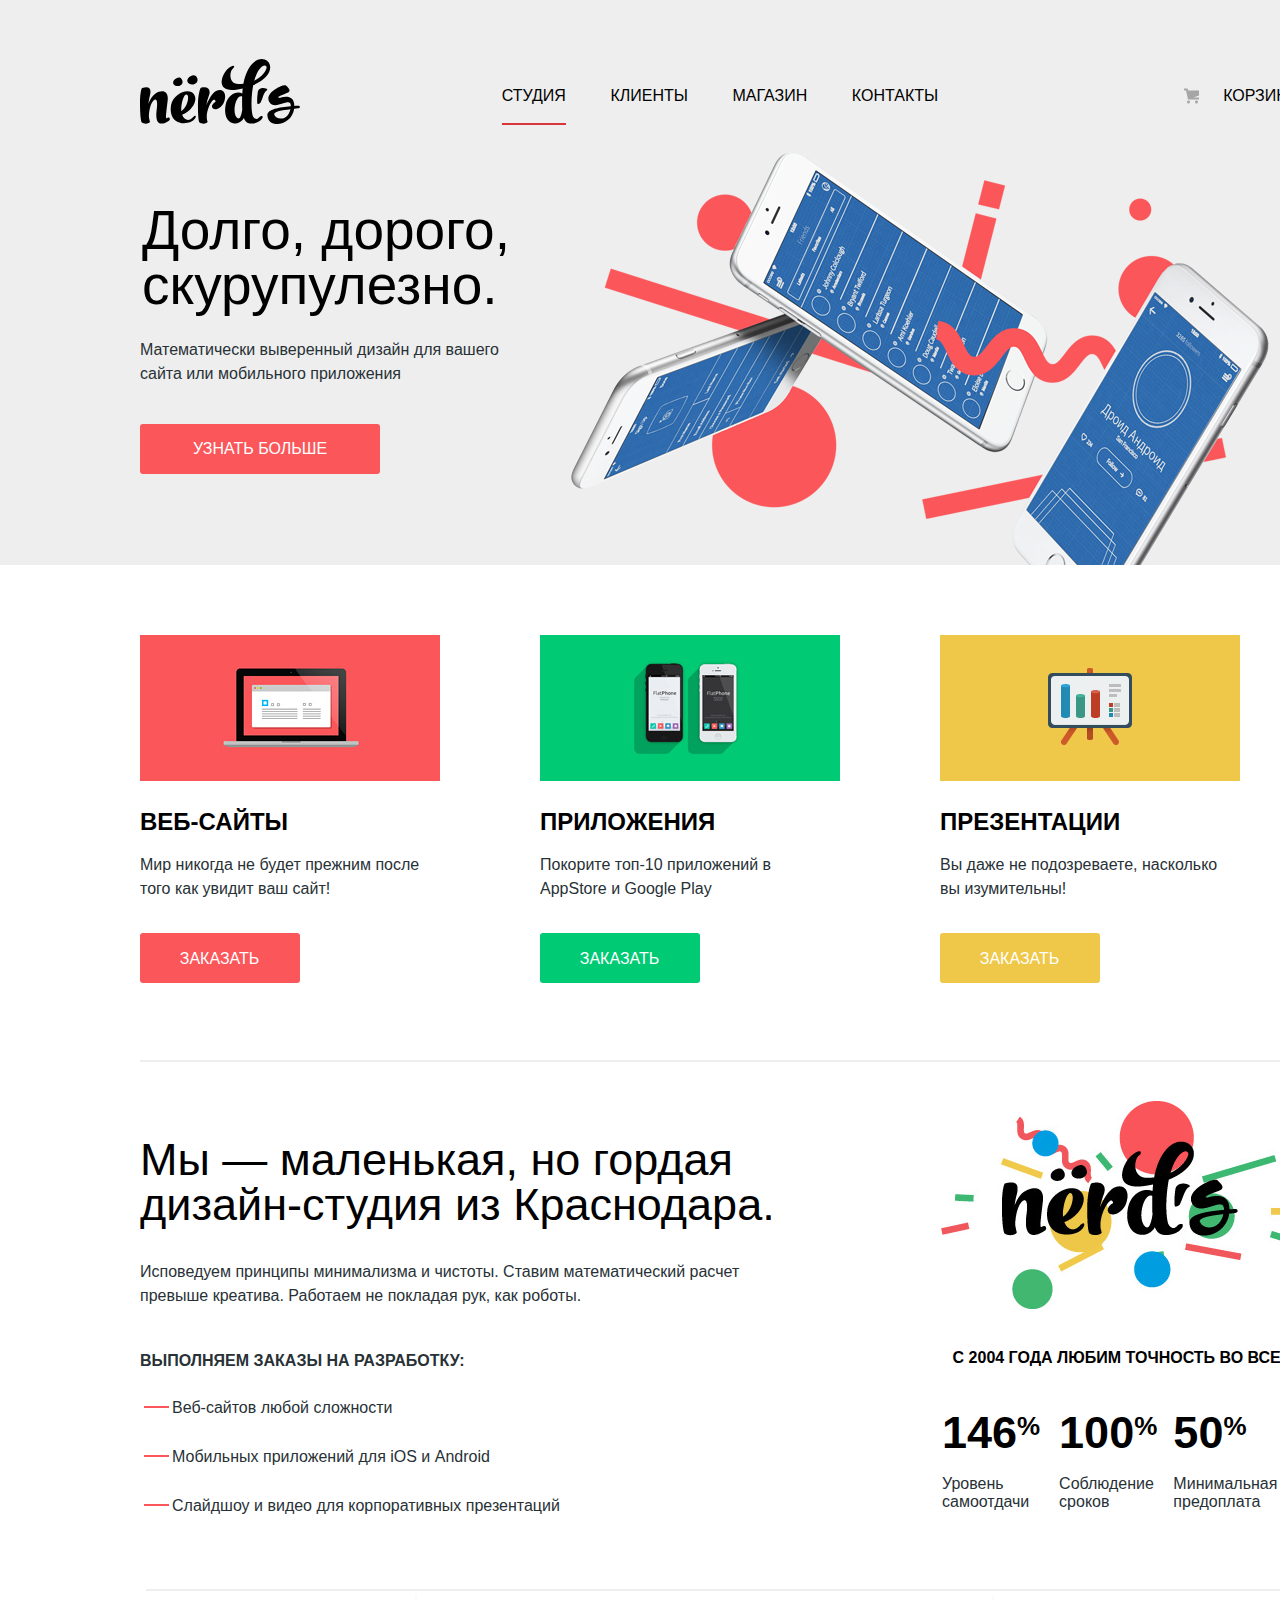
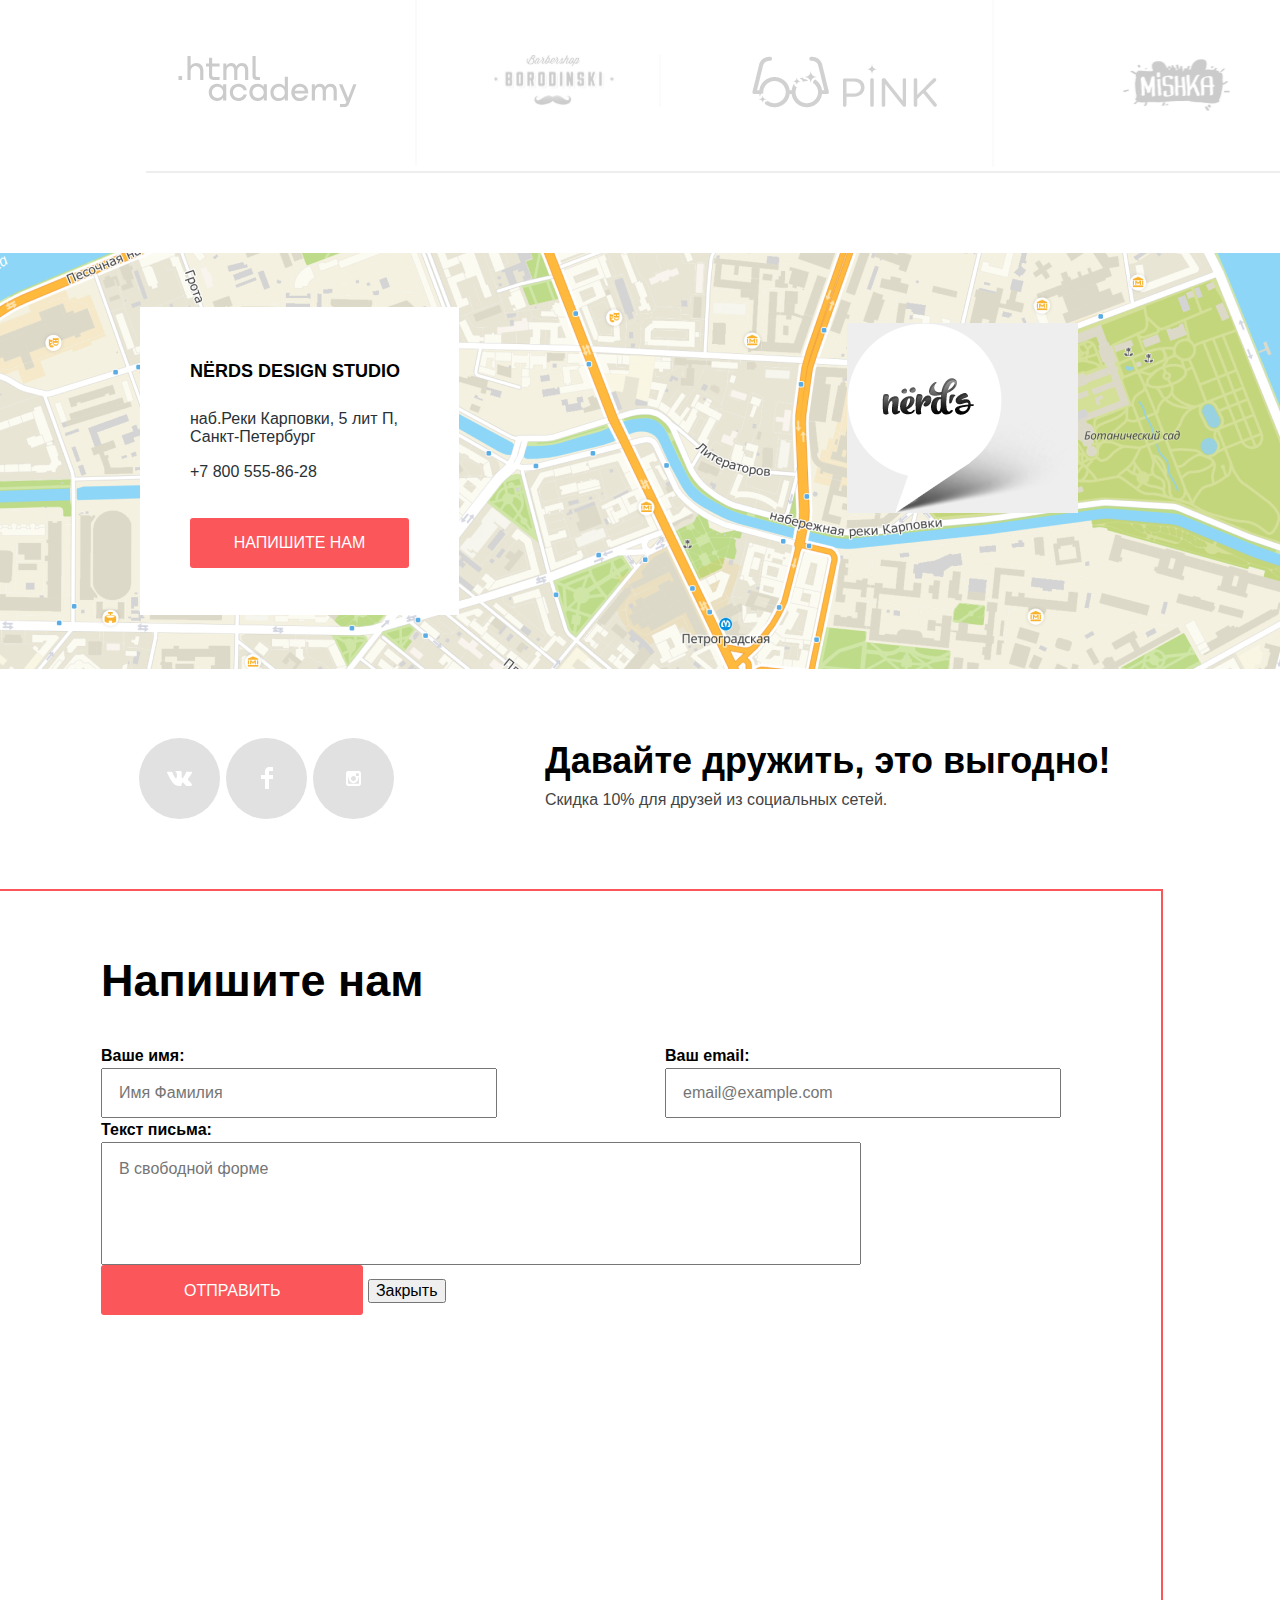
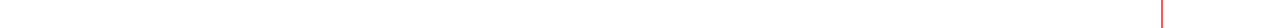
==== commit 73ccb37d: "попытка 4" ====
--- a/index.html
+++ b/index.html
@@ -91,16 +91,16 @@
     <section class="logotips">
       <ul class="logotips-list">
         <li class="logotips-item">
-          <img src="img/index/logo-htmlacademy.svg" width="199" height="57" fill="#fff" alt="Хтмл академия">
+          <img src="img/index/logo-htmlacademy.svg" class="academy" width="199" height="57" fill="#fff" alt="Хтмл академия">
         </li>
         <li class="logotips-item">
-          <img src="img/index/logo-barbershop.svg" width="209" height="90" fill="#fff" alt="Бородинский">
+          <img src="img/index/logo-barbershop.svg" class="beauty salon" width="209" height="90" fill="#fff" alt="Бородинский">
         </li>
         <li class="logotips-item">
-          <img src="img/index/logo-pink.svg" width="185" height="52" fill="#fff" alt="Пинк">
+          <img src="img/index/logo-pink.svg" class="shop-pink" width="185" height="52" fill="#fff" alt="Пинк">
         </li>
         <li class="logotips-item">
-          <img src="img/index/logo-mishka.svg" width="173" height="84" fill="#fff" alt="Мишка">
+          <img src="img/index/logo-mishka.svg" class="shop-mishka" width="173" height="84" fill="#fff" alt="Мишка">
         </li>
       </ul>
     </section>
@@ -134,12 +134,12 @@
       </div>
     </section>
   </footer>
-  <section class="modal">
+  <section class="modal modal-letter">
     <h2 class="modal-title">Напишите нам</h2>
     <form class="modal-form" action="https://echo.htmlacademy.ru" method="post">
       <p class="modal-item">
         <label class="modal-description" for="name-field">Ваше имя:</label><br>
-        <input type="text" class="field-surname" name="name" id="name-field" placeholder="Имя Фамилия">
+        <input type="text" class="field-surname invalid" name="name" id="name-field" placeholder="Имя Фамилия">
       </p>
       <p class="modal-item">
         <label class="modal-description" for="mail-field">Ваш email:</label><br>
--- a/css/style.css
+++ b/css/style.css
@@ -59,7 +59,7 @@
 }
 
 .main-header-logo {
-  margin-right: 198px;
+  margin-right: 202px;
 }
 
 .main-header-logo img:hover {
@@ -80,8 +80,8 @@
   justify-content: space-between;
   align-items: center;
   margin: 0;
-  padding: 45px 140px 0 140px;
-  }
+  padding: 58px 140px 0 140px;
+}
 
 .site-navigation {
   display: flex;
@@ -98,12 +98,6 @@
 
 .site-navigation a {
   display: block;
-  padding-top: 7px;
-  color: var(--basic-black);
-}
-
-.basket a  {
-  display: block;
   color: var(--basic-black);
 }
 
@@ -114,8 +108,8 @@
 
 .site-navigation .active {
   border-bottom: 2px solid var(--basic-extra-red);
-  margin-bottom: 5px;
-  color: var(--basic-black);
+  color: var(--basic-black);
+  padding-bottom: 12px;
 }
 
 .site-navigation a:active,
@@ -129,10 +123,16 @@
   width: 115px;
   min-height: 30px;
   margin-left: 246px;
+  color: var(--basic-black);
 } 
 
+.basket a  {
+  display: block;
+  color: var(--basic-black);
+}
+
 .basket img {
-  margin-right: 25px;
+  margin-right: 24px;
 }
 
 .site-navigation,
@@ -155,17 +155,14 @@
   padding: 0;
 }
 
-.site-navigation a,
-.basket {
-  color: var(--basic-black);
-}
-
 h1 {
   font-size: 55px;
   line-height: 55px;
   font-weight: 500;
   color: var(--basic-black);
   background-color: var(--basic-light-gray);
+  margin: 0;
+  padding: 0;
 }
 
 .title {
@@ -173,13 +170,13 @@
   grid-template-columns: 1fr 760px;
   grid-template-rows: 1fr;
   width: 1157px;
-  padding: 0 143px 0 140px;
-  border-bottom: 2px solid var(--basic-light-gray);
+  padding: 0px 143px 0 140px;
 } 
 
 .title-main {
-  padding-top: 28px;
-  margin-top: 40px;
+  padding-top: 69px;
+  margin-left: 2px;
+  margin-bottom: 25px;
 }
 
 .button {
@@ -197,7 +194,7 @@
   width: 240px;
   height: 50px;
   color: var(--basic-white);
-  margin-top: 27px;
+  margin-top: 38px;
   background-color: var(--basic-red);
 }
 
@@ -216,7 +213,7 @@
   width: 160px;
   padding: 17px 40px 15px 39px;
   color: var(--basic-white);
-  margin-top: 26px;
+  margin-top: 32px;
 }
 
 .button-dark:hover {
@@ -260,19 +257,18 @@
   grid-column-gap: 100px;
   grid-template-rows: 1fr;
   width: 1100px;
-  margin: 70px 200px 70px 140px;
-  padding: 0 2px;
+  margin: 70px 200px 77px 140px;
 }
 
 .new-technologies {
-  margin-top: 17px;
+  margin-bottom: 16px;
+  margin-top: 19px;
 }
 
 .wrapper {
   display: flex;
   width: 1174px;
-  margin: 10px 126px 43px 137px;
-  padding: 30px 5px 0 5px;
+  margin: 0 126px 46px 140px;
   border-top: 2px solid var(--basic-light-gray);
 }
  
@@ -280,16 +276,22 @@
   width: 651px;
   display: flex;
   flex-direction: column;
-  margin-top: 34px;
+  margin-top: 75px;
 }
 
 .design h2 {
-  margin-bottom: 32px;
+  margin-bottom: 33px;
+}
+
+.list {
+  color: var(--basic-dark);
+  margin-top: 41px;
+  margin-bottom: 23px;
 }
 
 .design-item {
   padding-left: 32px;
-  margin-bottom: 30px;
+  margin-bottom: 25px;
 }
 
 .design-item::after {
@@ -305,7 +307,7 @@
 .conditions {
   display: flex;
   flex-direction: column;
-  margin: 0 14px 0 149px;
+  margin: 39px 14px 0 149px;
   text-align: center;
   width: 360px;
 }
@@ -341,11 +343,6 @@
   overflow: hidden;
 }
 
-.list {
-  color: var(--basic-dark);
-  margin-top: 40px;
-}
-
 h4 {
   font-weight: bold;
   text-transform: uppercase;
@@ -354,7 +351,7 @@
 
 .conditions h4 {
   margin-top: 37px;
-  margin-left: 10px;
+  padding-left: 12px;
 }
 
 .conditions-list {
@@ -372,7 +369,7 @@
   color: var(--basic-black);
   text-align: left;
   margin-top: 10px;
-  padding: 0;
+  padding: 0 0 0 2px;
 }
 
 sup {
@@ -392,16 +389,31 @@
   font-weight: 400;
 }
 
+.logotips-list {
+  display: flex;
+  justify-content: space-between;
+  flex-wrap: nowrap;
+  width: 1159px;
+  border-top: 2px solid var(--basic-light-gray);
+  border-bottom: 2px solid var(--basic-light-gray);
+  margin: 0 auto 0 auto;
+}
+
 .logotips-item img:hover {
   opacity: 1;
 }
+
+.logotips-item {
+  height: 180px;
+  display: flex;
+  align-items: center;
+}  
 
 .logotips-item img {
   opacity: 0.2;
   border-right: 2px solid var(--basic-light-gray);
   height: 52px;
-  padding-right: 72px;
-}
+}  
 
 .logotips-item:last-of-type img {
   border-right: none;
@@ -411,19 +423,24 @@
   opacity: 0.1;
 }
 
+.academy {
+  padding: 61px 48px 58px 22px;
+}
+
+.beauty-salon {
+  padding: 42px 44px 40px 45px;
+}
+
+.shop-pink {
+  padding: 61px 55px 59px 58px;
+}
+
+.shop-mishka {  
+  padding: 50px 42px 42px 63px;
+}
+
 .contacts-text {
   line-height: 18px;
-}
-
- .logotips-list {
-  display: grid;
-  grid-template-columns:  1fr 1fr 1fr 1fr;
-  grid-template-rows: 1fr;
-  width: 1159px;
-  margin: 0 auto 0 auto;
-  padding: 46px 10px 74px 10px;
-  border-top: 2px solid var(--basic-light-gray);
-  border-bottom: 2px solid var(var(--basic-light-gray));
 }
 
 .contacts {
@@ -447,7 +464,7 @@
   margin: 49px 39px 47px 50px;
 }
 
-  .contacts-title {
+.contacts-title {
   font-weight: bold;
   font-size: 18px;
   line-height: 30px;
@@ -473,6 +490,7 @@
   width: 231px;
   height: 190px;
   margin: 70px 362px 156px 847px;
+  background-color: var(--basic-light-gray);
 } 
 
 .main-footer {
@@ -557,6 +575,10 @@
   height: 590px;
   outline: 2px solid var(--basic-red);
   padding: 63px 100px 84px 101px;
+}
+
+.modal-letter {
+  width: ;
 }
 
 .modal-form {
@@ -622,7 +644,7 @@
   color: var(--basic-black);
   background-color: var(--basic-light-gray);
   margin: 0;
-  padding: 72px 356px 108px 357px;
+  padding: 70px 356px 108px 357px;
 }
 
 .page-catalog {
@@ -648,10 +670,7 @@
   line-height: 30px;
   color: var(--basic-black);
   text-transform: uppercase;
-}
-
-.price {
-  margin-bottom: 13px;
+  margin-bottom: 10px;
 }
 
 .features-item {
@@ -756,10 +775,10 @@
 .cell-input-radio + label::before {
   content: "";
   position: absolute;
-  width: 25px;
-  height: 25px;
+  width: 23px;
+  height: 23px;
   top: 0;
-  left: -39px;
+  left: -38px;
   border: 2px solid var(--basic-extra-gray);
   border-radius: 50%;
   opacity: 0.5;
@@ -864,12 +883,12 @@
   line-height: 18px;
   color: var(--basic-white);
   text-align: center;
-  padding: 0;
+  padding: 17px 72px 15px 72px;
   margin: 0 80px 44px 80px;
   width: 200px;
   height: 50px;
   background-color: var(--basic-red);
-  display: block;
+  display: inline;
   border-radius: 3px;
 }
 
@@ -882,14 +901,11 @@
 }
 
 .subsection {
-  display: grid;
-  grid-template-columns: 1fr 1fr;
-  grid-template-rows: 30px 1fr 50px;
-  width: 761px;
-  grid-column-gap: 41px;
-  grid-row:  1 / 2 2 /3 3 / 4;
-  margin: 0 141px 60px 141px;
-  padding: 0;
+  display: flex;
+  flex-wrap: wrap;
+  justify-content: space-between;
+  margin-left: 140px;
+  margin-right: 140px;
 }
 
 .subsection-menu {
@@ -1011,10 +1027,4 @@
   padding: 17px 77px 15px 78px;
   text-transform: uppercase;
   font-weight: 500;
-}  
-
-
-
-
-
-
+}  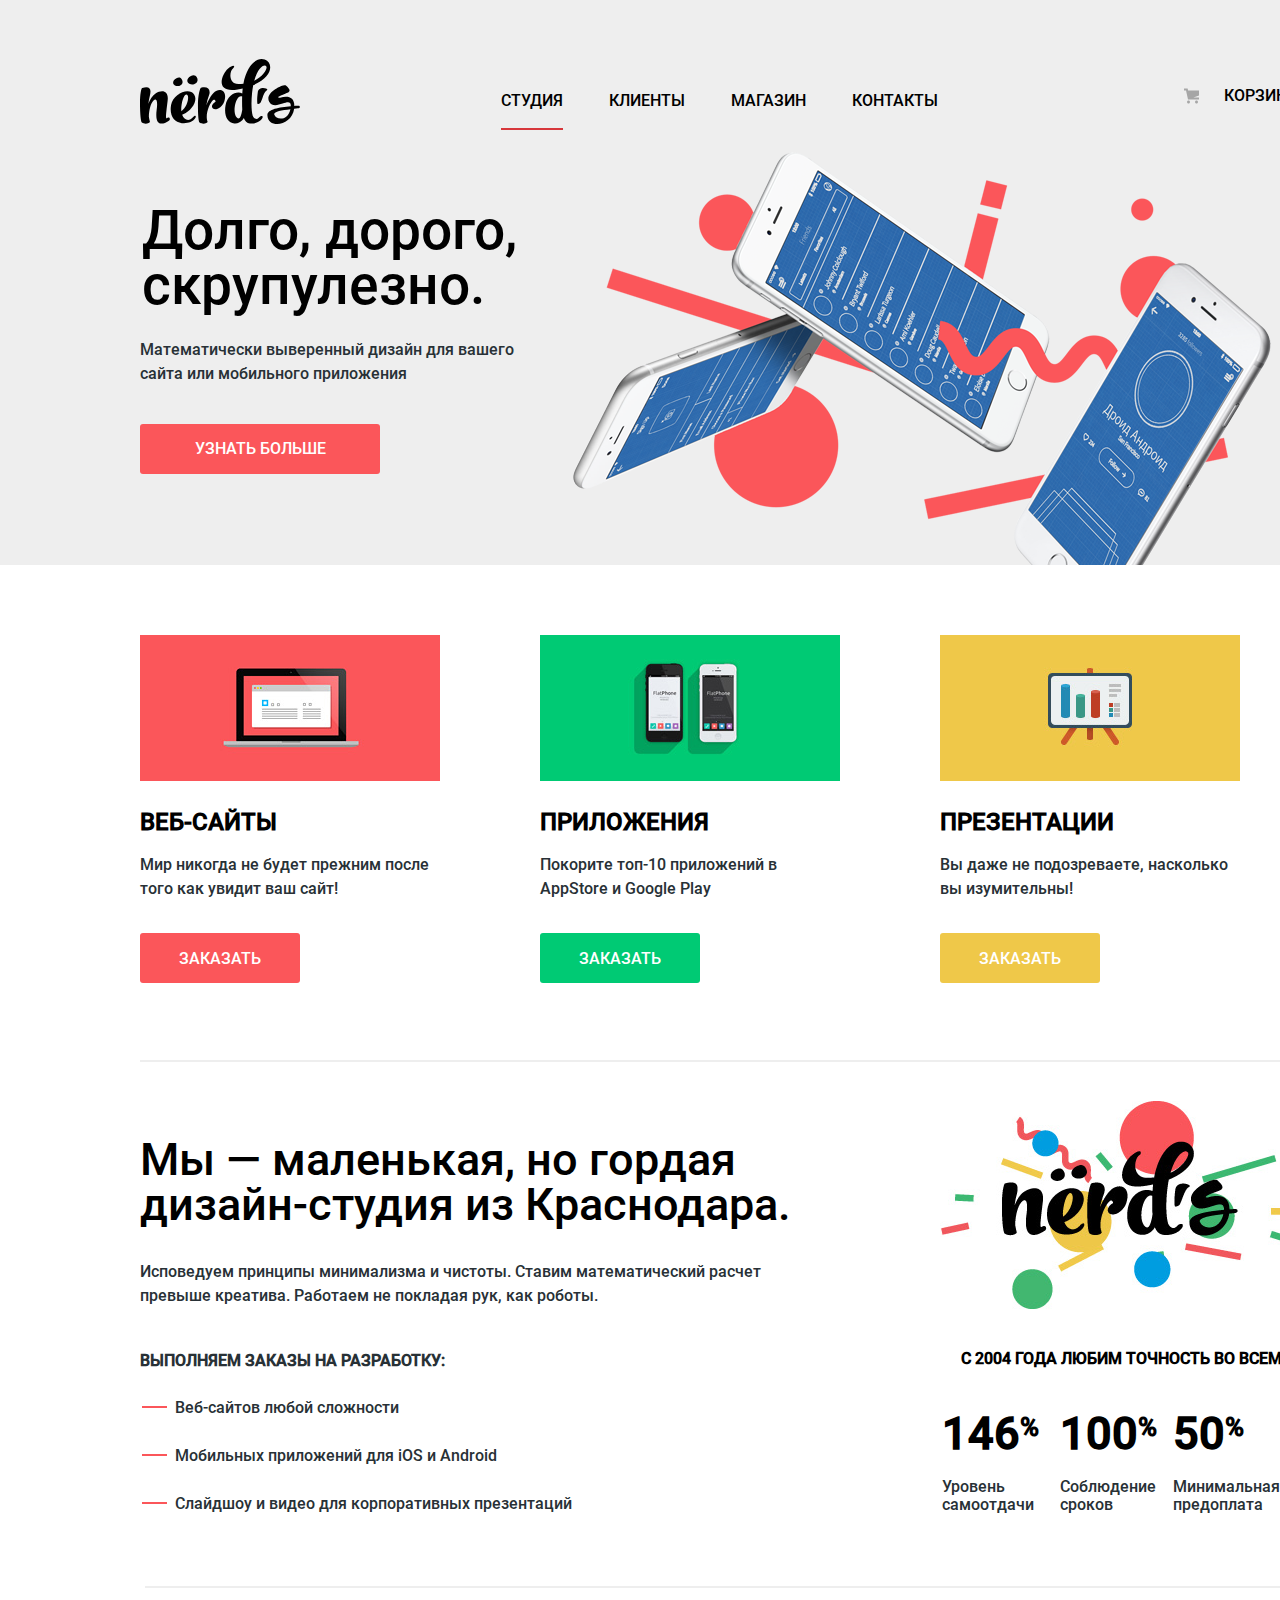
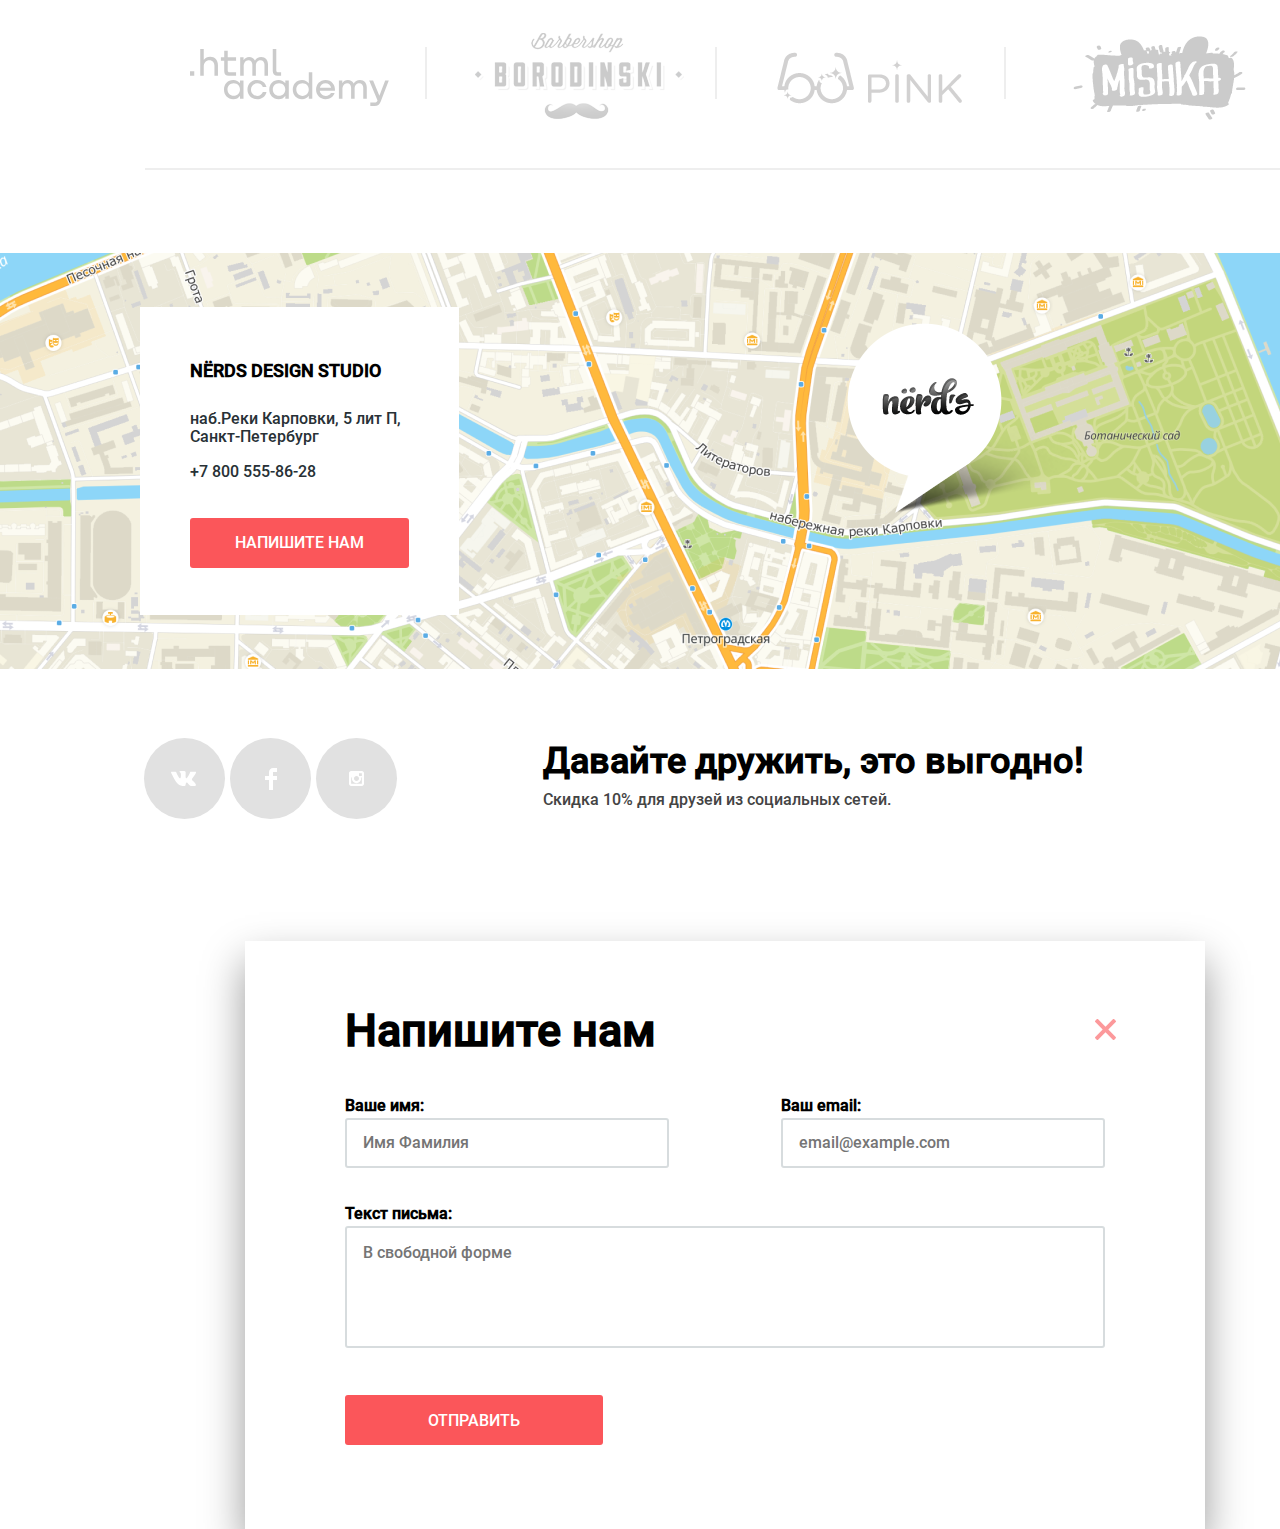
==== commit 1c9c5a20: "пщпытка 5" ====
--- a/index.html
+++ b/index.html
@@ -30,7 +30,7 @@
   <main class="container">
     <section class="title">
       <div>
-        <h1 class="title-main">Долго, дорого, скурупулезно.</h1>
+        <h1 class="title-main">Долго, дорого, скрупулезно.</h1>
         <p>Математически выверенный дизайн для вашего сайта или мобильного приложения</p>
         <button class="button button-title" type="button">Узнать больше</button>
       </div>
@@ -91,16 +91,16 @@
     <section class="logotips">
       <ul class="logotips-list">
         <li class="logotips-item">
-          <img src="img/index/logo-htmlacademy.svg" class="academy" width="199" height="57" fill="#fff" alt="Хтмл академия">
+          <img src="img/index/logo-htmlacademy.svg" width="199" height="57" fill="#fff" alt="Хтмл академия">
         </li>
         <li class="logotips-item">
-          <img src="img/index/logo-barbershop.svg" class="beauty salon" width="209" height="90" fill="#fff" alt="Бородинский">
+          <img src="img/index/logo-barbershop.svg" width="209" height="90" fill="#fff" alt="Бородинский">
         </li>
         <li class="logotips-item">
-          <img src="img/index/logo-pink.svg" class="shop-pink" width="185" height="52" fill="#fff" alt="Пинк">
+          <img src="img/index/logo-pink.svg" width="185" height="52" fill="#fff" alt="Пинк">
         </li>
         <li class="logotips-item">
-          <img src="img/index/logo-mishka.svg" class="shop-mishka" width="173" height="84" fill="#fff" alt="Мишка">
+          <img src="img/index/logo-mishka.svg" width="173" height="84" fill="#fff" alt="Мишка">
         </li>
       </ul>
     </section>
@@ -139,7 +139,7 @@
     <form class="modal-form" action="https://echo.htmlacademy.ru" method="post">
       <p class="modal-item">
         <label class="modal-description" for="name-field">Ваше имя:</label><br>
-        <input type="text" class="field-surname invalid" name="name" id="name-field" placeholder="Имя Фамилия">
+        <input type="text" name="name" id="name-field" placeholder="Имя Фамилия">
       </p>
       <p class="modal-item">
         <label class="modal-description" for="mail-field">Ваш email:</label><br>
@@ -147,11 +147,11 @@
       </p>
       <p class="modal-item-mail">
         <label class="modal-description" for="text-field">Текст письма:</label><br>
-        <input type="text" class="field-letter" name="text" id="text-field" placeholder="В свободной форме">
+        <input type="text" name="text" id="text-field" placeholder="В свободной форме">
       </p>
+      <button class="button button-modal" type="submit">Отправить</button>
     </form>
-    <button class="button button-modal" type="button">Отправить</button>
-    <button class="modal-close" type="button">Закрыть</button>
+    <button class="modal-close " type="button"></button>
   </section>
 
 </body>
--- a/css/style.css
+++ b/css/style.css
@@ -34,11 +34,22 @@
 }
 
 @font-face {
-  font-family: "Roboto", Arial, sans-serif;
-  src: url("file:///C:/Users/Галина/Documents/GitHub/1768605-nerds-31/fonts/robotobold.woff");
-  src: url("file:///C:/Users/Галина/Documents/GitHub/1768605-nerds-31/fonts/robotomedium.woff");
-  src: url("file:///C:/Users/Галина/Documents/GitHub/1768605-nerds-31/fonts/roboto.woff2");
-}
+  font-family: "Roboto";
+  src: url("../fonts/roboto.woff2") format("woff2"), url("../fonts/roboto.woff") format("woff");
+}
+
+@font-face {
+  font-family: "Roboto";
+  font-size: bold;
+  src: url("../fonts/robotobold.woff2") format("woff2"), url("../fonts/robotobold.woff") format("woff");
+}
+
+@font-face {
+  font-family: "Roboto";
+  font-size: medium;
+  src: url("../fonts/robotomedium.woff2") format("woff2"), url("../fonts/robotomedium.woff") format("woff");
+}
+
 
 .page {
   height: 100%;
@@ -59,7 +70,7 @@
 }
 
 .main-header-logo {
-  margin-right: 202px;
+  margin-right: 190px;
 }
 
 .main-header-logo img:hover {
@@ -79,7 +90,7 @@
   width: 1159px;
   justify-content: space-between;
   align-items: center;
-  margin: 0;
+  margin-right: 10px;
   padding: 58px 140px 0 140px;
 }
 
@@ -92,13 +103,16 @@
   justify-content: space-between;
 }
 
-.site-navigation li {
+.site-navigation li,
+.site-navigation a,
+.basket a {
   display: block;
-}
-
-.site-navigation a {
-  display: block;
-  color: var(--basic-black);
+  color: var(--basic-black);
+}
+
+.site-navigation li,
+.basket a {
+  margin-top: 5px;
 }
 
 .site-navigation a:hover,
@@ -122,17 +136,12 @@
   display: flex;
   width: 115px;
   min-height: 30px;
-  margin-left: 246px;
-  color: var(--basic-black);
-} 
-
-.basket a  {
-  display: block;
-  color: var(--basic-black);
-}
+  margin-left: 235px;
+  color: var(--basic-black);
+}  
 
 .basket img {
-  margin-right: 24px;
+  margin-right: 25px;
 }
 
 .site-navigation,
@@ -169,8 +178,8 @@
   display: grid;
   grid-template-columns: 1fr 760px;
   grid-template-rows: 1fr;
-  width: 1157px;
-  padding: 0px 143px 0 140px;
+  width: 1159px;
+  padding: 0 143px 0 140px;
 } 
 
 .title-main {
@@ -290,8 +299,8 @@
 }
 
 .design-item {
-  padding-left: 32px;
-  margin-bottom: 25px;
+  padding-left: 35px;
+  margin-bottom: 24px;
 }
 
 .design-item::after {
@@ -299,7 +308,7 @@
   position: absolute;
   left: 105px;
   width: 25px;
-  margin-left: 39px;
+  margin-left: 37px;
   margin-top: 10px;
   border-top: 2px solid var(--basic-red);
 } 
@@ -350,8 +359,8 @@
 }
 
 .conditions h4 {
-  margin-top: 37px;
-  padding-left: 12px;
+  margin-top: 38px;
+  padding-left: 7px;
 }
 
 .conditions-list {
@@ -380,7 +389,7 @@
 }
 
 .conditions-text {
-  margin-top: 10px;
+  margin-top: 12px;
   padding: 0;
   text-align: left;
   font-size: 16px;
@@ -388,7 +397,7 @@
   color: var(--basic-dark);
   font-weight: 400;
 }
-
+ 
 .logotips-list {
   display: flex;
   justify-content: space-between;
@@ -407,38 +416,31 @@
   height: 180px;
   display: flex;
   align-items: center;
-}  
+  justify-content: center;
+  width: 300px;
+}
+
+.logotips-item::after {
+  content: "";
+  position: absolute;
+  height: 52px;
+  border-right: 2px solid var(--basic-light-gray);
+  margin-top: -10px;
+  padding-right: 272px;
+}
+
+.logotips-item:last-of-type:after {
+  display: none;
+}
 
 .logotips-item img {
   opacity: 0.2;
-  border-right: 2px solid var(--basic-light-gray);
-  height: 52px;
-}  
-
-.logotips-item:last-of-type img {
-  border-right: none;
 }  
 
 .logotips-item img:active {
   opacity: 0.1;
 }
 
-.academy {
-  padding: 61px 48px 58px 22px;
-}
-
-.beauty-salon {
-  padding: 42px 44px 40px 45px;
-}
-
-.shop-pink {
-  padding: 61px 55px 59px 58px;
-}
-
-.shop-mishka {  
-  padding: 50px 42px 42px 63px;
-}
-
 .contacts-text {
   line-height: 18px;
 }
@@ -446,7 +448,11 @@
 .contacts {
   display: flex;
   flex-direction: row;
-  margin-top: 80px;
+  margin-top: 83px;
+}
+
+.contacts.catalog {
+ margin-top: 60px
 }
 
  .contacts-block {
@@ -490,13 +496,12 @@
   width: 231px;
   height: 190px;
   margin: 70px 362px 156px 847px;
-  background-color: var(--basic-light-gray);
 } 
 
 .main-footer {
   width: 1060px;
-  margin: 69px 240px 72px 140px;
-  padding: 0 5px;
+  margin: 69px 235px 72px 140px;
+  padding: 0 6px;
 }
   
 .social-menu a {
@@ -508,6 +513,10 @@
   margin-left: -18px;
 }
 
+.social-menu li {
+  margin-left: 8px;
+}
+
 .social-menu a:hover {
   background-color: var(--basic-light-red);
 } 
@@ -542,15 +551,15 @@
   width: 261px;
   margin: 0 auto;
   padding: 0;
-}
+}  
   
 .discount {
-  width: 660px;
+  width: 668px;
   display: flex;
   flex-direction: column;
   text-align: left;
   padding: 0;
-  margin-left: 139px;
+  margin-left: 138px;
 }
 
 .footer-title {
@@ -572,13 +581,20 @@
 .modal {
   background-color: var(--basic-white);
   width: 960px;
-  height: 590px;
-  outline: 2px solid var(--basic-red);
-  padding: 63px 100px 84px 101px;
+  padding: 63px 100px 84px 100px;
+  position: fixed;
+  top: 0;
+  right: 0;
+  bottom: 0;
+  left:0;
+  margin: auto;
+  box-shadow: 0 20px 40px rgba(0, 0, 0, 0.4);
 }
 
 .modal-letter {
-  width: ;
+  width: 760px;
+  top: 50px;
+  position: relative;
 }
 
 .modal-form {
@@ -588,8 +604,13 @@
 }
 
 .modal-item input {
-  width: 360px;
+  width: 324px;
   padding: 14px 16px;
+}
+
+.modal-item-mail {
+  margin-top: 34px;
+  margin-bottom: 47px;
 }
 
 .modal-item-mail input {
@@ -612,7 +633,7 @@
   color: var(--basic-black);
 }
 
-.modal-form input [type="text"] {
+.modal-form input {
   line-height: 18px;
   color: #444444;
   border: 2px solid #D7DCDE;
@@ -621,9 +642,42 @@
   background-color: var(--basic-white);
 }
 
-.field-surname input:invalid {
-  border: tomato;
-  color: tomato;
+.modal-form input:hover,
+.modal-form:hover {
+  border-color: #B4B9BB;
+  color: #B4B9BB;
+} 
+
+.modal-form input.invalid {
+  border-color: var(--basic-light-red);
+  color: var(--basic-light-red);
+}
+
+.input:focus,
+.modal-form:focus {
+  border-color: var(--basic-black);
+  color: var(--basic-black);
+}
+
+.modal-close {
+  position: absolute;
+  top: 78px;
+  right: 89px;
+  width: 21px;
+  height: 21px;
+  border: 0;
+  cursor: pointer;
+  background-image: url("../img/index/cross.svg");
+  background-color: transparent;
+  opacity: 0.6;
+}
+
+.modal-close:hover {
+  opacity: 1;
+}
+
+.modal-close:active {
+  opacity: 0.3;
 }
 
 .button-modal {
@@ -651,7 +705,7 @@
   display: grid;
   grid-template-columns: 260px 1fr;
   grid-template-rows: 1fr;
-  margin: 55px 141px 60px 140px; 
+  margin: 55px 141px 0 140px; 
 }
 
 .blocks {
@@ -670,13 +724,7 @@
   line-height: 30px;
   color: var(--basic-black);
   text-transform: uppercase;
-  margin-bottom: 10px;
-}
-
-.features-item {
-  margin: 0;
-  padding: 0;
-  border: none;
+  margin-bottom: 7px;
 }
 
 .range-filter {
@@ -688,7 +736,7 @@
   height: 80px;
   background-color: var(--basic-light-gray);
   border-radius: 3px;
-  margin-bottom: 15px;
+  margin-bottom: 20px;
   padding-top: 39px;
   height: 41px;
   padding-right: 20px;
@@ -757,12 +805,12 @@
 }
 
 .cell {
-  margin-bottom: 47px;
-  margin-left: 41px;
+  margin-bottom: 45px;
+  margin-left: 36px;
 }
 
 .cell-item {
-  margin-bottom: 19px;
+  margin-bottom: 25px;
 }
 
 .cell-item label {
@@ -775,39 +823,34 @@
 .cell-input-radio + label::before {
   content: "";
   position: absolute;
-  width: 23px;
-  height: 23px;
-  top: 0;
-  left: -38px;
-  border: 2px solid var(--basic-extra-gray);
-  border-radius: 50%;
+  width: 9px;
+  height: 9px;
+  top: 6px;
+  left: -26px;
+  background-image: url("../img/catalog/oval.svg");
   opacity: 0.5;
-}
-
-.cell-input-radio + label::before:hover {
-  border: var(--basic-extra-gray);
-  opacity: 1;
-}
-
-.cell-input-radio + label::before:disabled {
-  border: var(--basic-extra-gray);
-  opacity: 0.3;
+  background-repeat: no-repeat;
+  background-position: center center;
+  opacity: 0.6;
 }
 
 .cell-input-radio:checked + label::after {
   content: "";
   position: absolute;
-  width: 9px;
-  height: 9px;
-  top: 10px;
-  left: -29px;
-  border-radius: 50%;
-  background-color: var(--basic-extra-gray);
+  width: 25px;
+  height: 25px;
+  top: 0px;
+  left: -28px;
+  background-image: url("../img/catalog/circle.svg");
+  background-repeat: no-repeat;
+  background-position: center center;
+  opacity: 0.6;
 }
 
 .features-item {
-  margin-bottom: 20px;
-  margin-left: 38px;
+  margin: 0 0 21px 37px;
+  border: none;
+  padding: 0;
 }
 
 .features-item label {
@@ -817,26 +860,55 @@
   user-select: none;
 }
 
+.features-input-checkbox:checked + label::before {
+  content: "";
+  position: absolute;
+  background-image: url("../img/catalog/square.svg");
+  top: -2px;
+  left: -36px;
+  width: 23px;
+  height: 23px;
+  opacity: 0.6;
+}
+
 .features-input-checkbox + label::before {
   content: "";
   position: absolute;
+  background-image: url("../img/catalog/square-full.svg");
+  top: -2px;
+  left: -36px;
   width: 23px;
   height: 23px;
-  top: -2px;
-  left: -36px;
-  border: 2px solid var(--basic-extra-gray);
+  opacity: 0.6;
 }
 
 .features-input-checkbox:checked + label::after {
   content: "";
   position: absolute;
-  width: 23px;
-  height: 23px;
   top: 0;
-  left: -15px;
-  background-image: ;
+  left: -33px;
+  background-image: url("../img/catalog/slider.svg");
   background-repeat: no-repeat;
-  background-position: 0 0;
+  background-position: center center;
+  width: 19px;
+  height: 19px;
+  opacity: 0.6;
+}
+
+
+.features-input-checkbox + label::before:hover,
+.features-input-checkbox:checked + label::before:hover, 
+.features-input-checkbox:checked + label::after:hover,
+.cell-input-radio + label::before:hover,
+.cell-input-radio:checked + label::after {
+  opacity: 1;
+}
+
+.features-input-checkbox + label::before:disabled,
+.features-input-checkbox:checked + label::after:hover,
+.cell-input-radio + label::before:hover,
+.cell-input-radio:checked + label::after {
+  opacity: 0.3;
 }
 
 .button-gray {
@@ -844,7 +916,7 @@
   line-height: 18px;
   font-weight: 500;
   color: var(--basic-black);
-  margin-top: 50px;
+  margin-top: 25px;
   padding: 17px 89px 15px 88px;
 }
 
@@ -857,16 +929,24 @@
   opacity: 0.3;
 }
 
-.content {
+.content,
+.content-title {
   font-weight: bold;
   font-size: 18px;
   line-height: 30px;
   text-transform: uppercase;
   color: var(--basic-black);
-  margin: 0 0 12px 0;
+}
+
+.content {
+  margin-top: 26px;
   padding: 0;
   text-align: center;
   opacity: 1;
+}
+
+.content-title {
+  margin: 0 0 12px 0;
 }
 
 .content:hover {
@@ -906,6 +986,7 @@
   justify-content: space-between;
   margin-left: 140px;
   margin-right: 140px;
+  width: 760px;
 }
 
 .subsection-menu {
@@ -918,8 +999,13 @@
   flex-direction: row;
   width: 272px;
   justify-content: space-between;
-  margin-left: 266px;
-  margin-right: 47px;
+  margin-left: 262px;
+  margin-right: 43px;
+}
+  
+.subsection-list,
+.pointer-list {
+  margin-bottom: 17px;
 }
 
 .subsection-item,
@@ -932,6 +1018,18 @@
   opacity: 0.3;
 }
 
+.subsection-item {
+margin-left: 15px
+}
+
+.subsection-item:last-child {
+  margin-left: 0;
+}
+
+.subsection-item:first-child {
+  margin-left: 0;
+}
+
 .subsection-item:hover,
 .pointer-list img:hover {
   opacity: 0.6;
@@ -951,6 +1049,7 @@
 
 .pointer-list {
   align-self: flex-end;
+  padding-right: 5px;
 }
 
 .info-site {
@@ -958,6 +1057,16 @@
   display: grid;
   width: 360px;
   height: 231px;
+  position: absolute;
+  left: 0;
+  right: 0;
+  top: 389px;
+  bottom: 0;
+  display: none;
+}
+
+.list-site-item:hover .info-site {
+  display: block;
 }
 
 .introduction {
@@ -969,16 +1078,23 @@
 }
 
 .list-site {
-  display:grid;
+  display: grid;
   grid-template-columns:  1fr 1fr;
   grid-template-rows: 1fr 1fr 1fr;
   grid-row: 2 / 3;
   grid-column-gap: 40px;
-  grid-row-gap: 31px;
+  grid-row-gap: 30px;
   width: 760px;
-  margin: 48px 0 55px 0;
+  margin: 36px 0 55px 0;
   z-index: 3;
 }
+
+.list-site-item {
+  position: relative;
+  display: flex;
+  flex-direction: column;
+}
+
 
 .list-site-color {
   opacity: 0.3;
@@ -1018,7 +1134,7 @@
 }
 
 .page-list-item .active {
-  background-color: #DBDBDB;
+  background-color: var(--basic-white);
 }
 
 .page-list-item .next {
